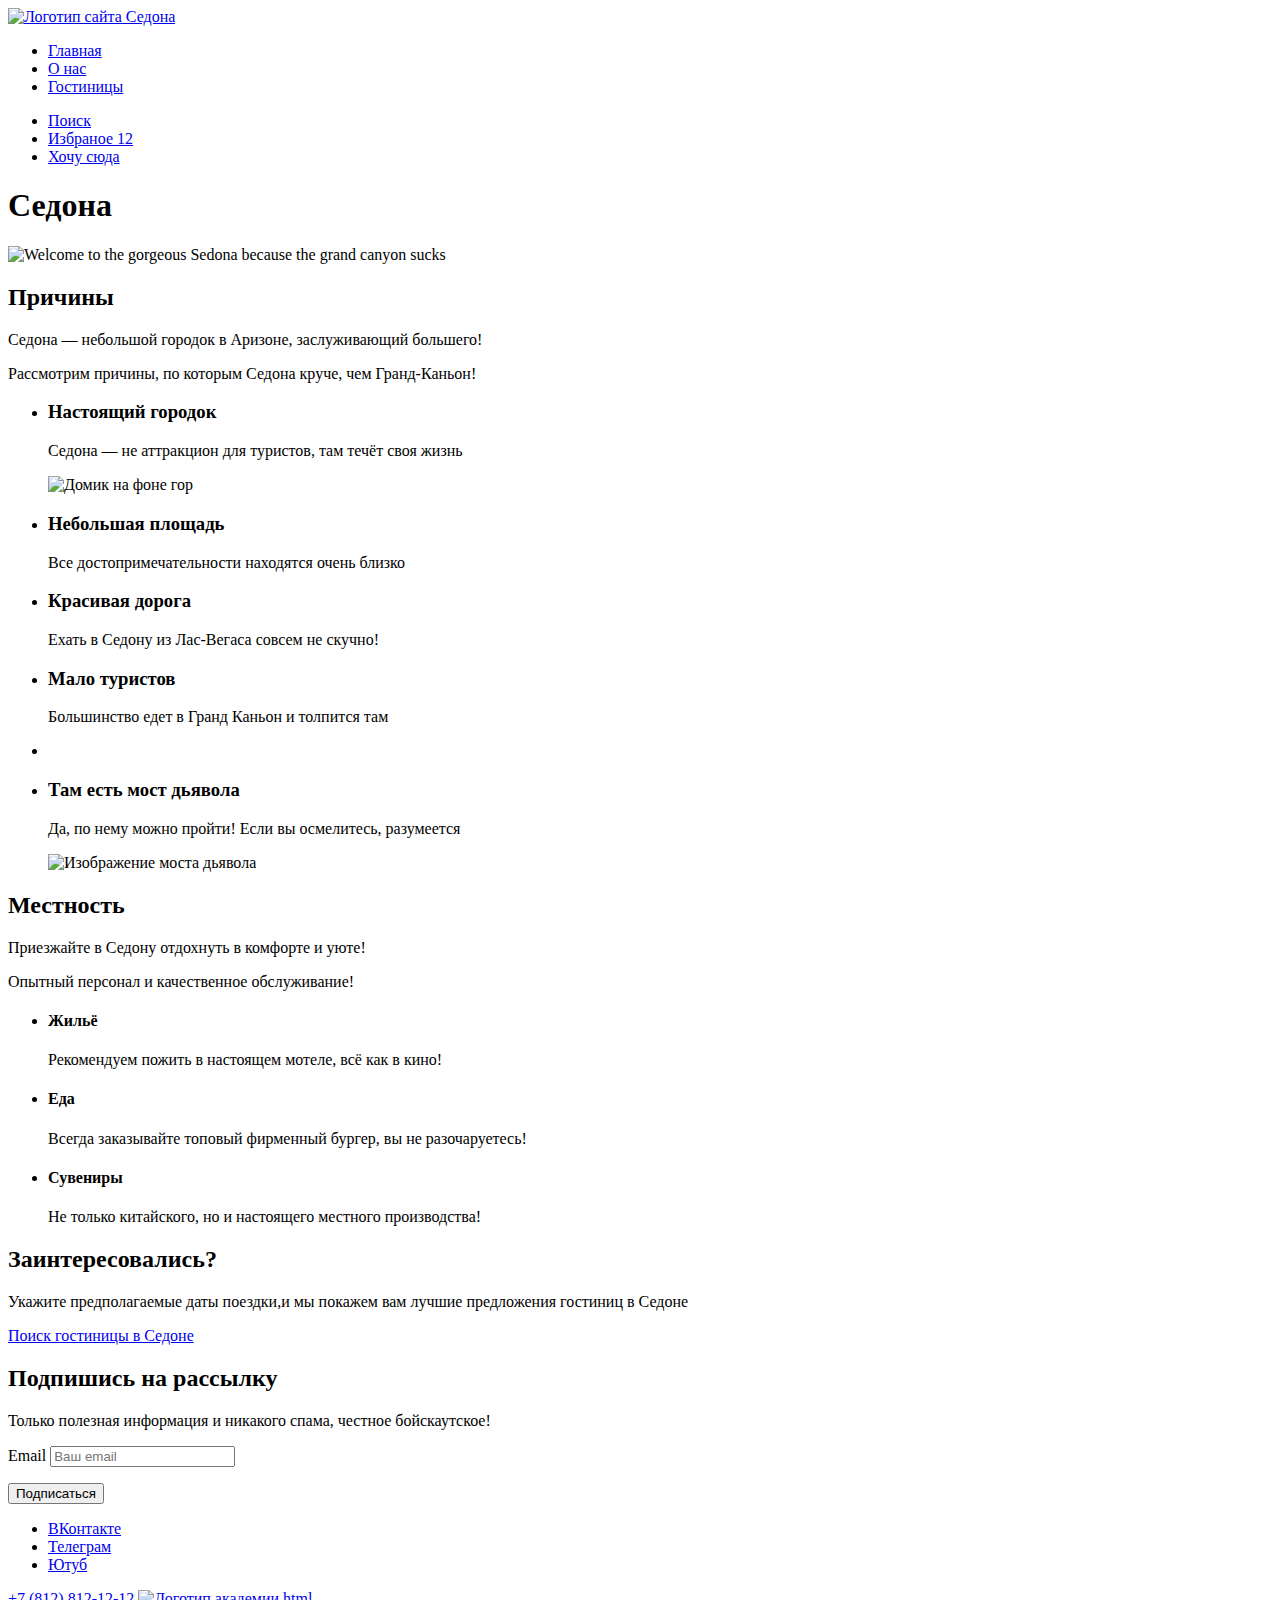
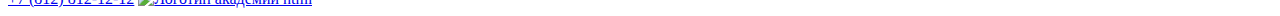
==== index.html @ 16653327 "добавление разметки страниц" ====
<!DOCTYPE html>
<html lang="ru">
  <head>
    <link rel="stylesheet" href="style.css">
  </head>
  <body>
    <header class="page-header">
      <nav class="navigation-list">
        <a class="navigation-logo" href="#">
            <img class="page-header-logo" src="#" alt="Логотип сайта Седона">
        </a>
     <ul class="navigation-list">
        <li class="navigation-item">
            <a class="navigation-link-current" href="#">Главная</a>
        </li>
        <li class="navigation-item">
            <a class="navigation-link" href="#">O нас</a>
        </li> <li class="navigation-item">
            <a class="navigation-link" href="catalog.html">Гостиницы</a>
        </li>
     </ul>
        <ul class="navigation-item">
            <li class="navigation-user-item">
            <a class="navigation-user-link navigetion-link-search" href="#"><span class="visually-hidden">Поиск</span></a>
            </li>
            <li class="navigation-user-item">
              <a class="navigation-user-link navigetion-link-favourite" href="#"><span class="visually-hidden">Избраное</span>
                <span class="notifications">12</span> </a>
            </li>
            <li>
                <a class="button" href="#">Хочу сюда</a>
              </li>
     </ul>
      </nav>
    </header>
    <main class="main-index">
      <h1 class="visually-hidden">Седона</h1>
      <img class="logo" src="#" alt="Welcome to the gorgeous Sedona because the grand canyon sucks">
      <section class="reasons">
        <h2 class="visually-hidden">Причины</h2>
        <p class="reasosns-title">Седона — небольшой городок в Аризоне,
          заслуживающий большего!</p>
          <p> Рассмотрим причины, по которым Седона круче, чем Гранд-Каньон!</p>
          <ul class="reason-list">
            <li class="reason-item">
              <h3 class="reason-title">Настоящий городок</h3>
              <p class="reason-description">Седона — не аттракцион для туристов, там течёт своя жизнь</p>
              <img class="reason-img" src="#" alt="Домик на фоне гор">
            </li>
            <li>
              <h3 class="reason-title">Небольшая площадь</h3>
              <p class="reason-description">Все достопримечательности находятся очень близко</p>
            </li>
            <li>
              <h3 class="reason-title">Красивая дорога</h3>
              <p class="reason-description">Ехать в Седону из Лас-Вегаса совсем не скучно!</p>
            </li>
            <li>
              <h3 class="reason-title">Мало туристов</h3>
              <p class="reason-description">Большинство едет в Гранд Каньон и толпится там</p>
            </li>
            <li>
              <li class="reason-item">
                <h3 class="reason-title">Там есть мост дьявола</h3>
                <p class="reason-description"> Да, по нему можно пройти! Если вы осмелитесь, разумеется </p>
                <img class="reason-img" src="#" alt="Изображение моста дьявола">
            </li>
          </ul>

      </section>
      <section class="locality">
        <h2 class="visually-hidden">Местность</h2>
        <p class="locality"> Приезжайте в Седону отдохнуть в комфорте и уюте!</p>
         <p>Опытный персонал и качественное обслуживание!</p>
          <ul class="locality-list">
            <li class="locality-item">
              <h4 class="locality-title">Жильё</h3>
              <p class="locality-description">Рекомендуем пожить в настоящем мотеле,
                всё как в кино!</p>

            </li>
            <li>
              <h4 class="locality-title">Еда</h3>
              <p class="locality-description">Всегда заказывайте
                топовый фирменный бургер, вы не разочаруетесь!</p>

            </li>
            <li>
             <h4 class="locality-title">Сувениры</h3>
              <p class="locality-description">Не только китайского,
                но и настоящего местного производства!</p>

              </li>
            </ul>
      </section>
      <section class="search">
        <h2 class="search-title">Заинтересовались?</h2>
        <p class="search-description">Укажите предполагаемые даты поездки,и мы покажем вам лучшие предложения гостиниц в Седоне</p>
        <a class="button" href="#">Поиск гостиницы в Седоне</a>
      </section>
      <section class="subscribe">
        <h2 class="subscribe-title">Подпишись на рассылку</h2>
        <p class="subscribe-description">Только полезная информация и никакого спама, честное бойскаутское!</p>
        <form class="subscribe-form" action="https://echo.htmlacademy.ru/" method="post"></form>
        <p class="subscribe-form-name">
        <label class="visualy-hidden" for="user-email">Email</label>
        <input type="text" id="user-email" name="user-email" placeholder="Ваш email">
      </p>
      <button class="button" type="submit">Подписаться</button>
      </section>
    </main>
    <footer class="footer-social">
     <ul class="footer-social-list">
      <li class="footer-social-item">
        <a class="button" href="#">
          <span class="visually-hidden">ВКонтакте</span>
        </a>
      </li>
      <li class="footer-social-item">
        <a class="button" href="#">
          <span class="visually-hidden">Телеграм</span>
        </a>
      </li>
      <li class="footer-social-item">
        <a class="button" href="#">
          <span class="visually-hidden">Ютуб</span>
        </a>
      </li>
    </ul>
    <a class="phone-mobile" href="tel:+78128121212">+7 (812) 812-12-12</a>
    <a class="copyright" href="https://htmlacademy.ru/">
      <img class="htmlacademy-logo" src="#" alt="Логотип академии html">
    </a>
      </footer>
  </body>
</html>
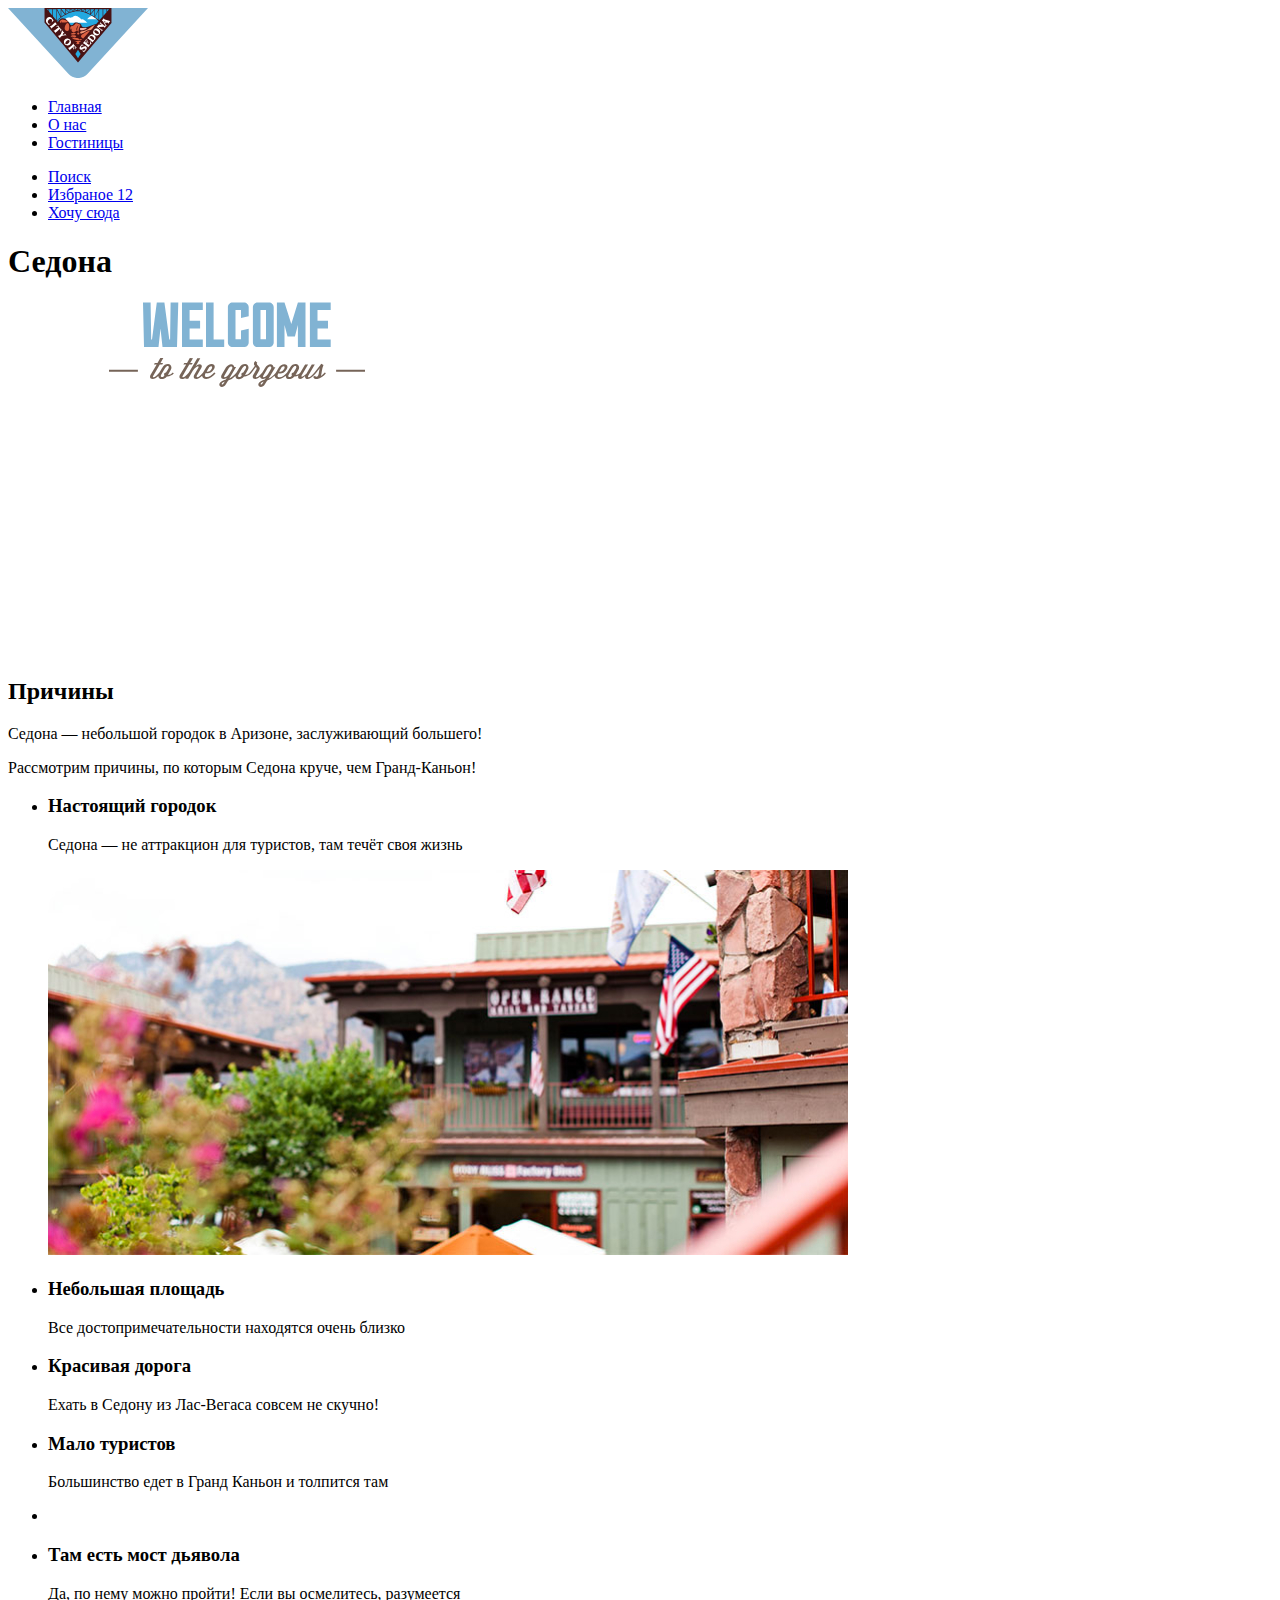
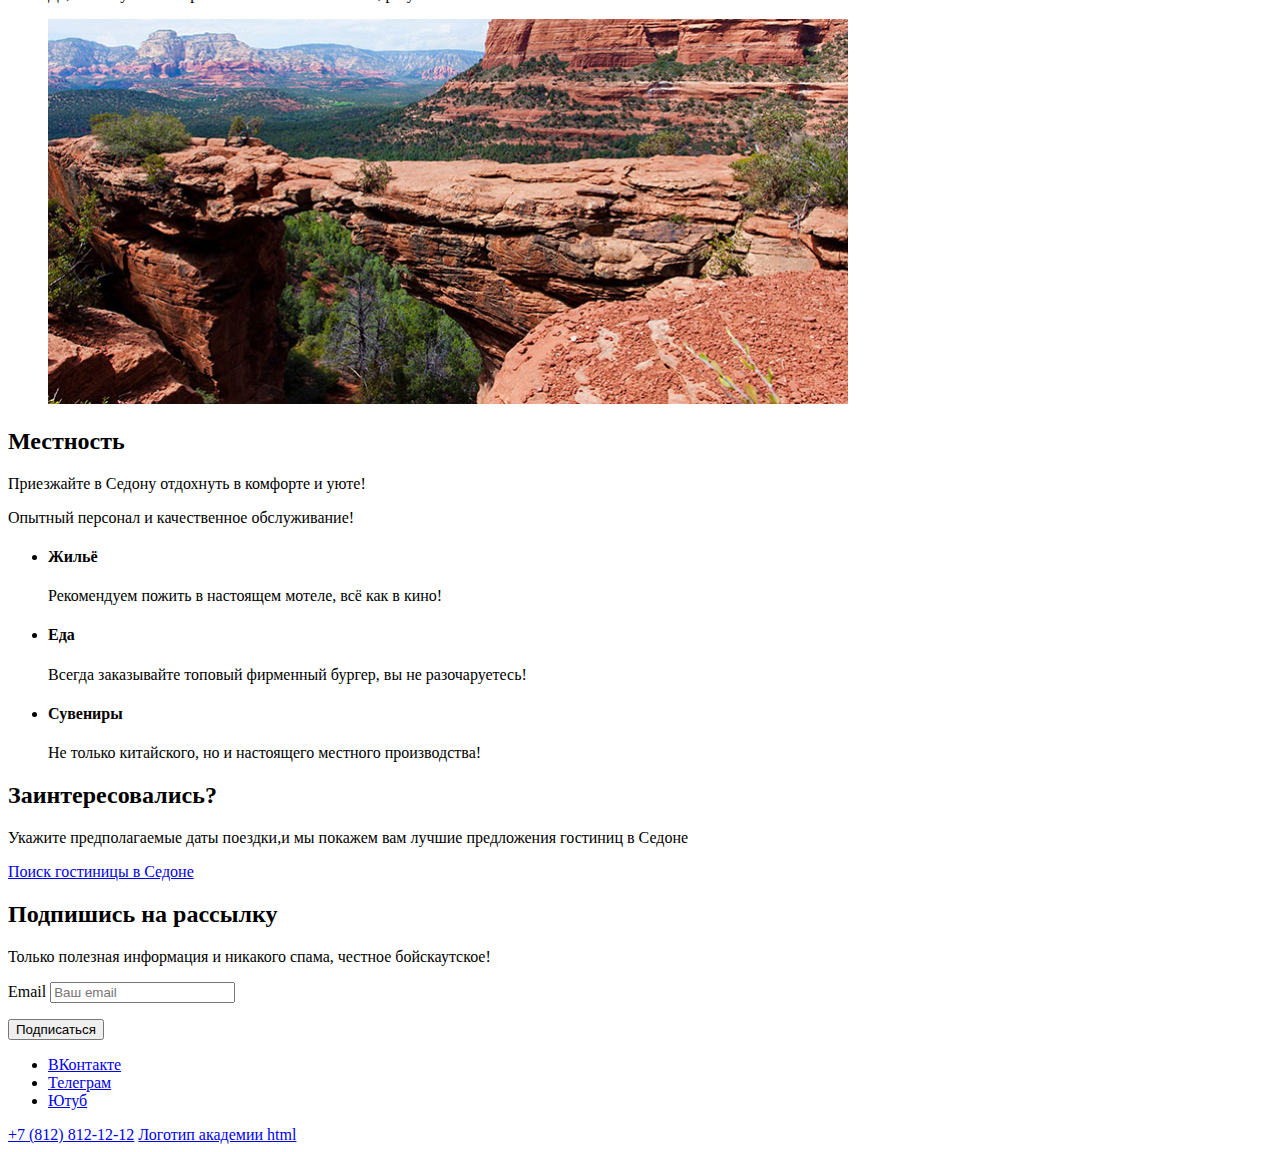
==== commit 8cc49c16: "добавление изображений" ====
--- a/index.html
+++ b/index.html
@@ -7,11 +7,11 @@
     <header class="page-header">
       <nav class="navigation-list">
         <a class="navigation-logo" href="#">
-            <img class="page-header-logo" src="#" alt="Логотип сайта Седона">
+            <img class="page-header-logo" src="images/logo.svg" width="140" height="70" alt="Логотип сайта Седона">
         </a>
      <ul class="navigation-list">
         <li class="navigation-item">
-            <a class="navigation-link-current" href="#">Главная</a>
+            <a class="navigation-link-current" aria-current="page" href="#">Главная</a>
         </li>
         <li class="navigation-item">
             <a class="navigation-link" href="#">O нас</a>
@@ -34,8 +34,10 @@
       </nav>
     </header>
     <main class="main-index">
+      <section class="main-monitor">
       <h1 class="visually-hidden">Седона</h1>
-      <img class="logo" src="#" alt="Welcome to the gorgeous Sedona because the grand canyon sucks">
+      <img class="logo" src="images/welcome-phrase.svg" width="458px" height="352px" alt="Welcome to the gorgeous Sedona because the grand canyon sucks">
+      </section>
       <section class="reasons">
         <h2 class="visually-hidden">Причины</h2>
         <p class="reasosns-title">Седона — небольшой городок в Аризоне,
@@ -45,7 +47,7 @@
             <li class="reason-item">
               <h3 class="reason-title">Настоящий городок</h3>
               <p class="reason-description">Седона — не аттракцион для туристов, там течёт своя жизнь</p>
-              <img class="reason-img" src="#" alt="Домик на фоне гор">
+              <img class="reason-img" src="images/main-photo-1.jpg" width="800px" height="385px"  alt="Домик на фоне гор">
             </li>
             <li>
               <h3 class="reason-title">Небольшая площадь</h3>
@@ -63,7 +65,7 @@
               <li class="reason-item">
                 <h3 class="reason-title">Там есть мост дьявола</h3>
                 <p class="reason-description"> Да, по нему можно пройти! Если вы осмелитесь, разумеется </p>
-                <img class="reason-img" src="#" alt="Изображение моста дьявола">
+                <img class="reason-img" src="images/main-photo-2.jpg" width="800px" height="385px" alt="Изображение моста дьявола">
             </li>
           </ul>
 
@@ -129,7 +131,7 @@
     </ul>
     <a class="phone-mobile" href="tel:+78128121212">+7 (812) 812-12-12</a>
     <a class="copyright" href="https://htmlacademy.ru/">
-      <img class="htmlacademy-logo" src="#" alt="Логотип академии html">
+      <span class="visually-hidden">Логотип академии html</span>
     </a>
       </footer>
   </body>
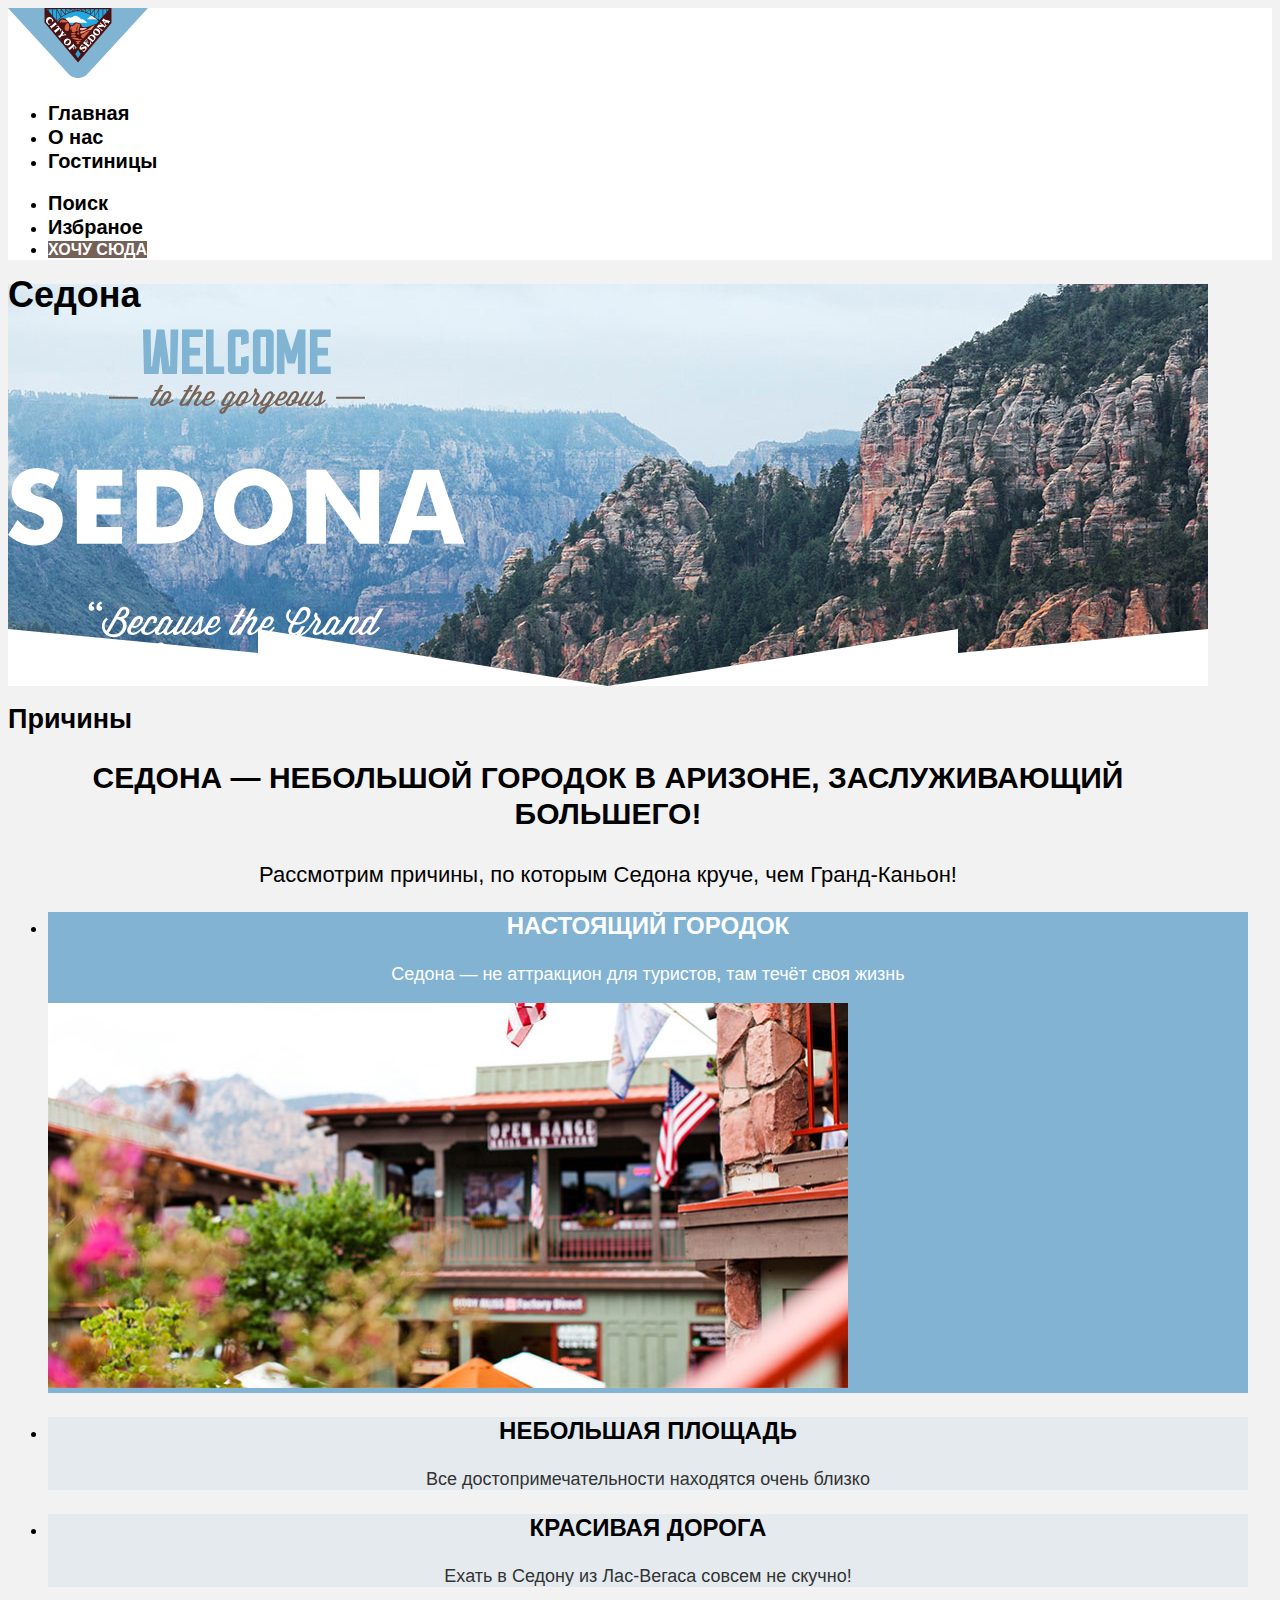
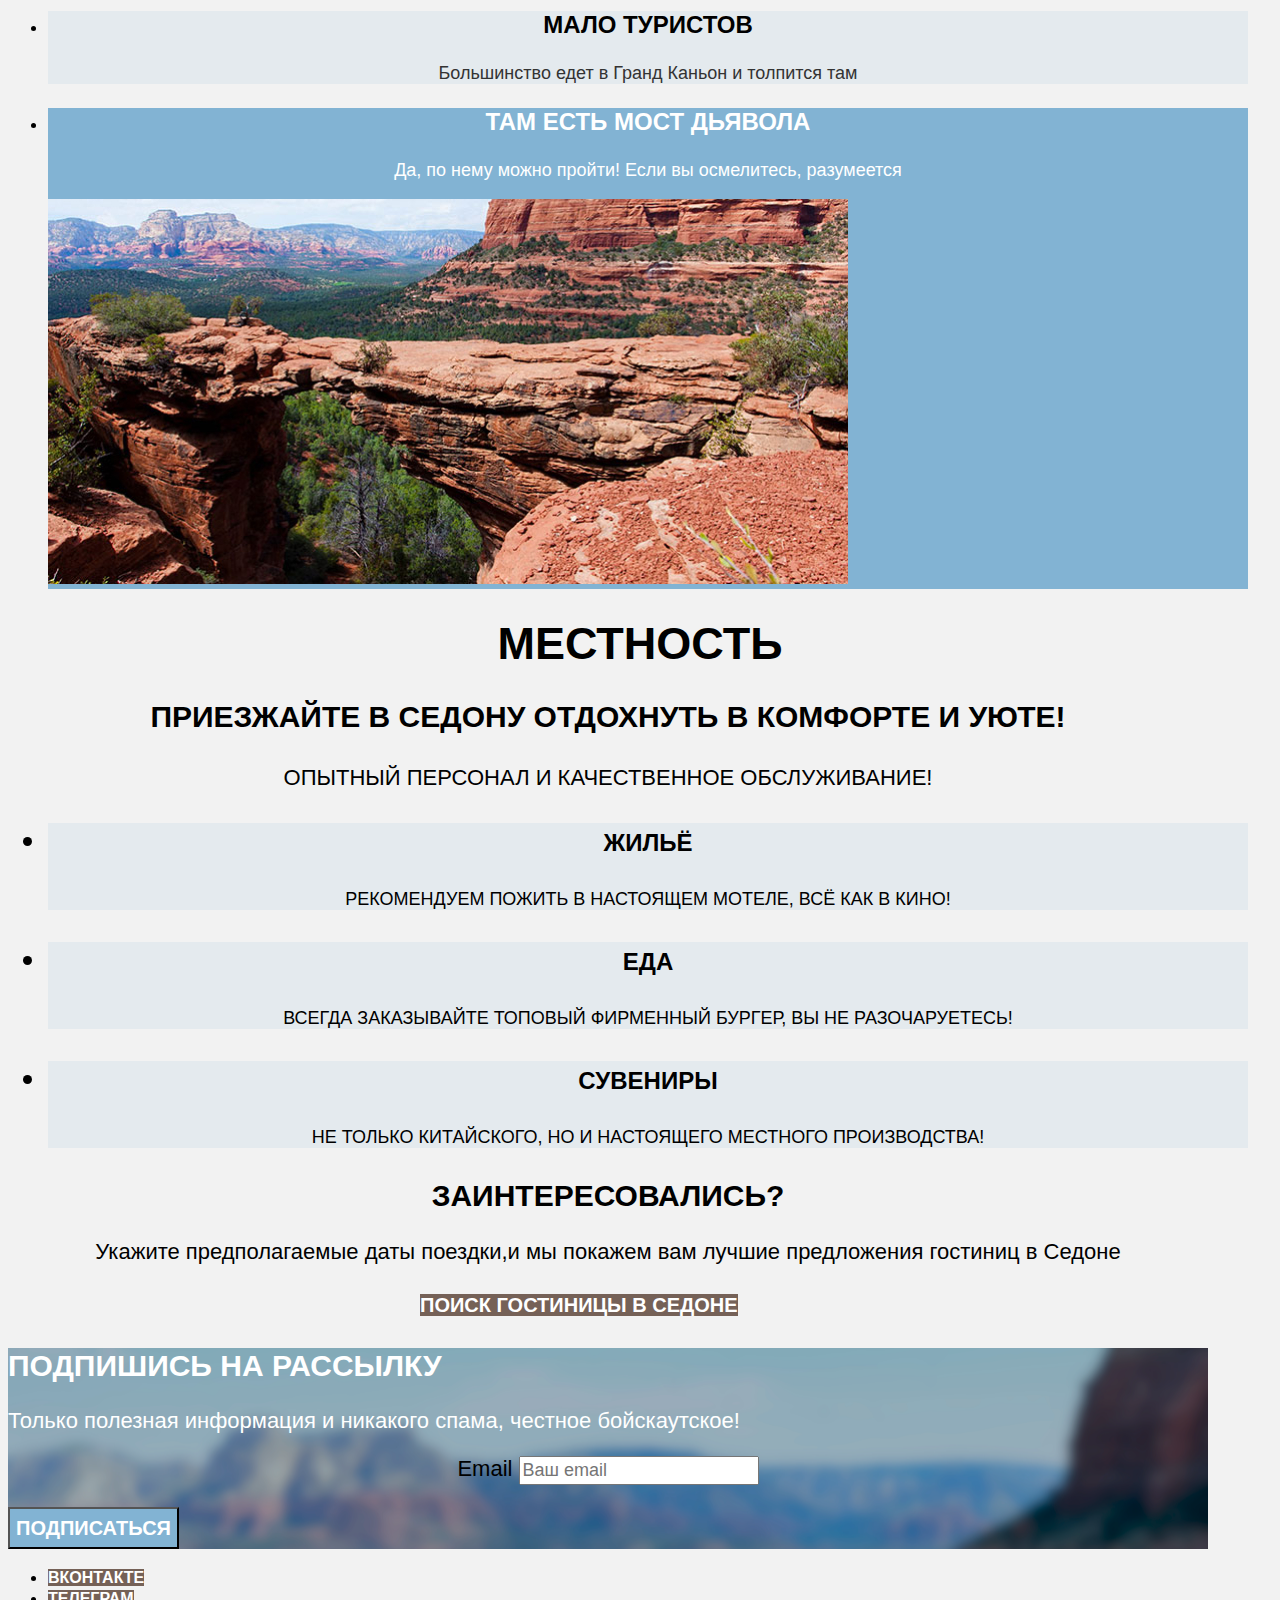
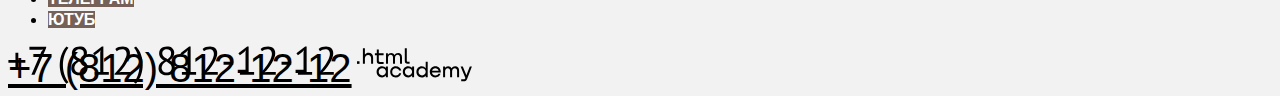
==== commit cf8697e7: "добавление базовой стилизации" ====
--- a/index.html
+++ b/index.html
@@ -1,13 +1,13 @@
 <!DOCTYPE html>
 <html lang="ru">
   <head>
-    <link rel="stylesheet" href="style.css">
+    <link rel="stylesheet" href="styles/styles.css">
   </head>
   <body>
     <header class="page-header">
       <nav class="navigation-list">
         <a class="navigation-logo" href="#">
-            <img class="page-header-logo" src="images/logo.svg" width="140" height="70" alt="Логотип сайта Седона">
+            <img class="page-header-logo" src="images/main-logo.svg" width="140" height="70" alt="Логотип сайта Седона">
         </a>
      <ul class="navigation-list">
         <li class="navigation-item">
@@ -25,10 +25,10 @@
             </li>
             <li class="navigation-user-item">
               <a class="navigation-user-link navigetion-link-favourite" href="#"><span class="visually-hidden">Избраное</span>
-                <span class="notifications">12</span> </a>
+                <span class="number-favorites">12</span> </a>
             </li>
             <li>
-                <a class="button" href="#">Хочу сюда</a>
+                <a class="header-button" href="#">Хочу сюда</a>
               </li>
      </ul>
       </nav>
@@ -40,31 +40,31 @@
       </section>
       <section class="reasons">
         <h2 class="visually-hidden">Причины</h2>
-        <p class="reasosns-title">Седона — небольшой городок в Аризоне,
+        <p class="reason-title">Седона — небольшой городок в Аризоне,
           заслуживающий большего!</p>
           <p> Рассмотрим причины, по которым Седона круче, чем Гранд-Каньон!</p>
           <ul class="reason-list">
-            <li class="reason-item">
-              <h3 class="reason-title">Настоящий городок</h3>
-              <p class="reason-description">Седона — не аттракцион для туристов, там течёт своя жизнь</p>
+            <li class="reason-item-accent">
+              <h3 class="reason-subtitle reason-accent">Настоящий городок</h3>
+              <p class="reason-description description-accent">Седона — не аттракцион для туристов, там течёт своя жизнь</p>
               <img class="reason-img" src="images/main-photo-1.jpg" width="800px" height="385px"  alt="Домик на фоне гор">
             </li>
-            <li>
-              <h3 class="reason-title">Небольшая площадь</h3>
+            <li class="reason-item">
+              <h3 class="reason-subtitle">Небольшая площадь</h3>
               <p class="reason-description">Все достопримечательности находятся очень близко</p>
             </li>
-            <li>
-              <h3 class="reason-title">Красивая дорога</h3>
+            <li class="reason-item">
+              <h3 class="reason-subtitle">Красивая дорога</h3>
               <p class="reason-description">Ехать в Седону из Лас-Вегаса совсем не скучно!</p>
             </li>
-            <li>
-              <h3 class="reason-title">Мало туристов</h3>
+            <li class="reason-item">
+              <h3 class="reason-subtitle">Мало туристов</h3>
               <p class="reason-description">Большинство едет в Гранд Каньон и толпится там</p>
             </li>
-            <li>
-              <li class="reason-item">
-                <h3 class="reason-title">Там есть мост дьявола</h3>
-                <p class="reason-description"> Да, по нему можно пройти! Если вы осмелитесь, разумеется </p>
+
+              <li class="reason-item-accent">
+                <h3 class="reason-subtitle reason-accent">Там есть мост дьявола</h3>
+                <p class="reason-description description-accent"> Да, по нему можно пройти! Если вы осмелитесь, разумеется </p>
                 <img class="reason-img" src="images/main-photo-2.jpg" width="800px" height="385px" alt="Изображение моста дьявола">
             </li>
           </ul>
@@ -81,13 +81,13 @@
                 всё как в кино!</p>
 
             </li>
-            <li>
+            <li class="locality-item">
               <h4 class="locality-title">Еда</h3>
               <p class="locality-description">Всегда заказывайте
                 топовый фирменный бургер, вы не разочаруетесь!</p>
 
             </li>
-            <li>
+            <li class="locality-item">
              <h4 class="locality-title">Сувениры</h3>
               <p class="locality-description">Не только китайского,
                 но и настоящего местного производства!</p>
@@ -98,18 +98,19 @@
       <section class="search">
         <h2 class="search-title">Заинтересовались?</h2>
         <p class="search-description">Укажите предполагаемые даты поездки,и мы покажем вам лучшие предложения гостиниц в Седоне</p>
-        <a class="button" href="#">Поиск гостиницы в Седоне</a>
+        <a class="search-button" href="#">Поиск гостиницы в Седоне</a>
       </section>
       <section class="subscribe">
         <h2 class="subscribe-title">Подпишись на рассылку</h2>
         <p class="subscribe-description">Только полезная информация и никакого спама, честное бойскаутское!</p>
-        <form class="subscribe-form" action="https://echo.htmlacademy.ru/" method="post"></form>
+        <form class="subscribe-form" action="https://echo.htmlacademy.ru/" method="post">
         <p class="subscribe-form-name">
         <label class="visualy-hidden" for="user-email">Email</label>
-        <input type="text" id="user-email" name="user-email" placeholder="Ваш email">
+        <input class="field" type="text" id="user-email" name="user-email" placeholder="Ваш email">
       </p>
-      <button class="button" type="submit">Подписаться</button>
-      </section>
+      <button class="subscribe-button" type="submit">Подписаться</button>
+    </form>
+    </section>
     </main>
     <footer class="footer-social">
      <ul class="footer-social-list">
@@ -131,7 +132,7 @@
     </ul>
     <a class="phone-mobile" href="tel:+78128121212">+7 (812) 812-12-12</a>
     <a class="copyright" href="https://htmlacademy.ru/">
-      <span class="visually-hidden">Логотип академии html</span>
+      <img src="images/logo.svg" alt="Логотип HTML Academy">
     </a>
       </footer>
   </body>
--- a/styles/styles.css
+++ b/styles/styles.css
@@ -0,0 +1,370 @@
+body{
+    font-family:"PT Sans", sans-serif;
+    font-size: 18px;
+    line-height: 21px;
+    color:black;
+    background-color: #F2F2F2;
+}
+
+ .page-header {
+    color:#000000;
+    background-color: #FFFFFF;
+
+ }
+
+ .navigation-link{
+    font-family: "PT sans", sans-serif;
+    line-height: 24px;
+    font-size: 20px;
+    font-weight: 700;
+    color:inherit;
+    text-align: center;
+    text-decoration: none;
+ }
+ .navigation-link-current {
+    font-family: "PT sans", sans-serif;
+    line-height: 24px;
+    font-size: 20px;
+    font-weight: 700;
+    color:inherit;
+    text-align: center;
+    text-decoration: none;
+ }
+ .navigation-user-link {
+    line-height: 24px;
+    font-size: 20px;
+    font-weight: 700;
+    color:inherit;
+    text-decoration: none;
+ }
+ .number-favorites{
+    line-height: 24px;
+    font-size: 20px;
+    color:#FFFFFF;
+ }
+ .header-button{
+    line-height: 20px;
+    font-size: 16px;
+    font-weight: 700;
+    text-align: center;
+    text-decoration: none;
+    background: #756157;
+    color: #FFFFFF;
+    text-transform: uppercase
+ }
+
+.main-monitor {
+background-image:url("../images/divider.svg"),  url("../images/index-background.jpg");
+background-size:100% auto, 1200px 485px;
+background-repeat:no-repeat;
+background-position: left bottom, left top;
+background-color:blueviolet;
+width: 1200px;
+}
+
+.reason-title {
+    font-size: 30px;
+    line-height:36px;
+    text-align: center;
+    color: #000000;
+    font-weight: 700;
+    text-transform: uppercase;
+    width: 1200px;
+}
+p {
+    font-size: 22px;
+    font-weight: 400;
+    line-height: 26px;
+    text-align: center;
+    width: 1200px;
+}
+.reason-item-accent{
+    background: #82b3d3;
+    width: 1200px;
+}
+.reason-item {
+    width: 1200px;
+    background-color: #83b3d31f;
+}
+.reason-subtitle {
+    font-size: 24px;
+    font-weight: 700;
+    line-height: 28px;
+    text-align: center;
+    text-transform: uppercase;
+    color: #000000;
+    width: 1200px;
+
+}
+ .reason-accent  {
+    color: #ffffff;
+}
+
+.reason-description{
+    font-size: 18px;
+    font-weight: 400;
+    line-height: 21px;
+    color: #333333;
+    width: 1200px;
+}
+.description-accent {
+    color: #ffffff;
+}
+
+
+.locality{
+    font-size: 30px;
+    font-weight: 700;
+    line-height: 36px;
+    text-align: center;
+    text-transform: uppercase;
+}
+p {
+    font-size: 22px;
+    font-weight: 400;
+    line-height: 26px;
+    text-align: center;
+}
+
+.locality-title {
+    font-size: 24px;
+    font-weight: 700;
+    line-height: 28px;
+    text-align: center;
+    text-transform: uppercase;
+}
+.locality-description {
+    font-size: 18px;
+    font-weight: 400;
+    line-height: 21px;
+    text-align: center;
+}
+.locality-item {
+    width: 1200px;
+    background-color: #83b3d31f;
+}
+.search-title{
+    font-size: 30px;
+    font-weight: 700;
+    line-height: 36px;
+    text-align: center;
+    text-transform: uppercase;
+    width: 1200px;
+}
+.search-description {
+    font-size: 22px;
+    font-weight: 400;
+    line-height: 26px;
+    text-align: center;
+    width: 1200px;
+
+}
+
+.search-button{
+     font-size: 20px;
+    font-weight: 700;
+    line-height: 36px;
+    text-align: center;
+    text-transform: uppercase;
+    color: #ffffff;
+    background-color: #756157;
+    text-decoration: none;
+    margin-left: 412px;
+    width: 1200px;
+}
+.subscribe {
+    background-image: url("../images/subscribe-background.png");
+    background-color: #000000;
+    background-repeat: no-repeat;
+    background-size: cover;
+    width: 1200px;
+}
+.subscribe-title {
+    font-size: 30px;
+    font-weight: 700;
+    line-height: 36px;
+    color: #ffffff;
+    text-transform: uppercase;
+}
+
+.subscribe-description {
+    font-size: 22px;
+    font-weight: 400;
+    line-height: 26px;
+    color: #ffffff;
+    text-align: left;
+}
+.field {
+    font-size: 18px;
+    font-weight: 400;
+    line-height: 23px;
+    text-align: left;
+    color:#ffffff
+}
+.subscribe-button {
+    font-size: 20px;
+    font-weight: 700;
+    line-height: 36px;
+    text-align: center;
+    color: #ffffff;
+    text-transform: uppercase;
+    background: #82b3d3;
+}
+.phone-mobile{
+    background-image: url("../images/+7 (812) 812-12-12.svg");
+    background-repeat: no-repeat;
+    font-size: 40px;
+    font-weight: 400;
+    line-height: 40px;
+    text-align: center;
+    color: #000000;
+}
+.button{
+    line-height: 20px;
+    font-size: 16px;
+    font-weight: 700;
+    text-align: center;
+    text-decoration: none;
+    background: #756157;
+    color: #FFFFFF;
+    text-transform: uppercase
+ }
+
+.all-filters {
+    background-image:url("../images/filter.png");
+background-repeat:no-repeat;
+background-color:#000000;
+width: 1200px;
+color:#FFFFFF;
+ }
+ .inner-menu-link{
+    color: #FFFFFF;
+    text-decoration: none;
+ }
+ .select-control{
+    font-weight: 400 ;
+    color:#333333;
+    background-color: #FFFFFF;
+ }
+ .catalog-filter-submit{
+    font-size: 16px;
+    font-weight: 700;
+    line-height: 20px;
+    text-align: center;
+    text-transform: uppercase;
+    color: #ffffff;
+    background: #82b3d3;
+ }
+ .catalog-filter-reset {
+    font-size: 16px;
+    font-weight: 700;
+    line-height: 20px;
+    text-align: center;
+    text-transform: uppercase;
+    color: #ffffff;
+    background: transparent;
+ }
+.catalog-products-title{
+    font-size: 30px;
+    font-weight: 700;
+    line-height: 36px;
+    text-align: left;
+    text-transform: uppercase;
+}
+.select-control {
+    font-size: 18px;
+    font-weight: 400;
+    line-height: 21px;
+    text-align: left;
+}
+.product-type {
+    font-size: 18px;
+    font-weight: 400;
+    line-height: 21px;
+    text-align: left;
+}
+.product-price{
+        font-size: 18px;
+        font-weight: 400;
+        line-height: 21px;
+        text-align: left;
+}
+.product-rating  {
+    font-size: 16px;
+    font-weight: 400;
+    line-height: 20px;
+    text-align: center;
+    padding-top: 9px;
+    text-transform: uppercase;
+    color: #333333;
+    width: 140px;
+    height: 37px;
+    border-radius: 4px;
+    background: #f2f2f2;
+}
+
+.product-button{
+    font-size: 16px;
+    font-weight: 700;
+    line-height: 20px;
+    text-align: center;
+    text-transform: uppercase;
+    color: #ffffff;
+    text-decoration: none;
+    border-radius: 4px;
+    background: #756157;
+}
+.add-to-favourites{
+    font-size: 16px;
+    font-weight: 700;
+    line-height: 20px;
+    text-align: center;
+    text-transform: uppercase;
+    color: #ffffff;
+    text-decoration: none;
+    border-radius: 4px;
+    background: #82b3d3;
+}
+.added-to-favourites{
+    font-size: 16px;
+    font-weight: 700;
+    line-height: 20px;
+    text-align: center;
+    text-transform: uppercase;
+    color: #ffffff;
+    text-decoration: none;
+    border-radius: 4px;
+    background: #7DB54F;
+}
+.pagination-link-current{
+    font-size: 20px;
+    font-weight: 700;
+    line-height: 36px;
+    color: #000000;
+    text-decoration: none;
+}
+.pagination-link{
+    font-size: 20px;
+    font-weight: 700;
+    line-height: 36px;
+    color: #ffffff;
+    background: #82b3d3;
+    text-decoration: none;
+}
+@font-face {
+    font-family: "PT Sans";
+    font-style: normal;
+    font-weight: 700;
+    src: url(../fonts/pt-sans-bold.woff2) format("woff2");
+    font-display: swap;
+}
+@font-face {
+    font-family: "PT Sans";
+    font-style: normal;
+    font-weight: 400;
+    src: url(../fonts/pt-sans-regular.woff2) format("woff2");
+    font-display: swap;
+    text-decoration: none;
+    color: #000000;
+
+}
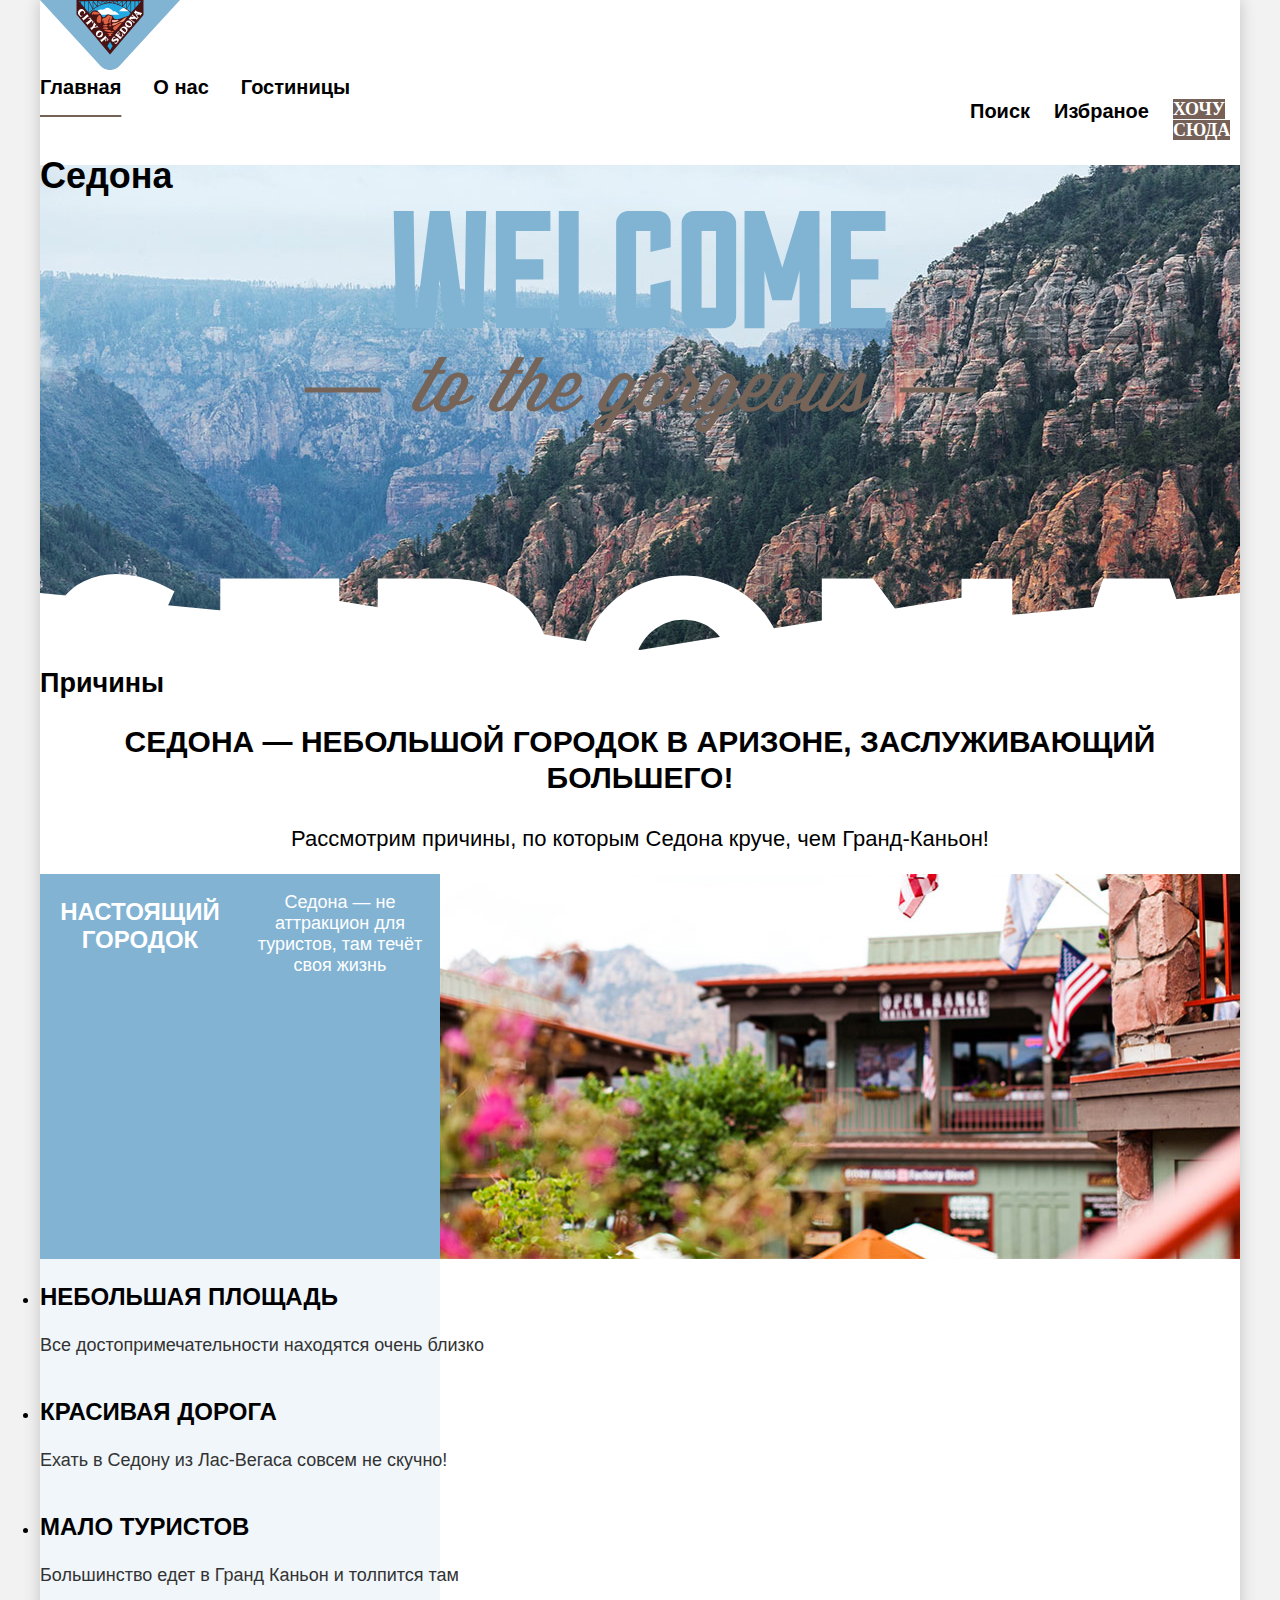
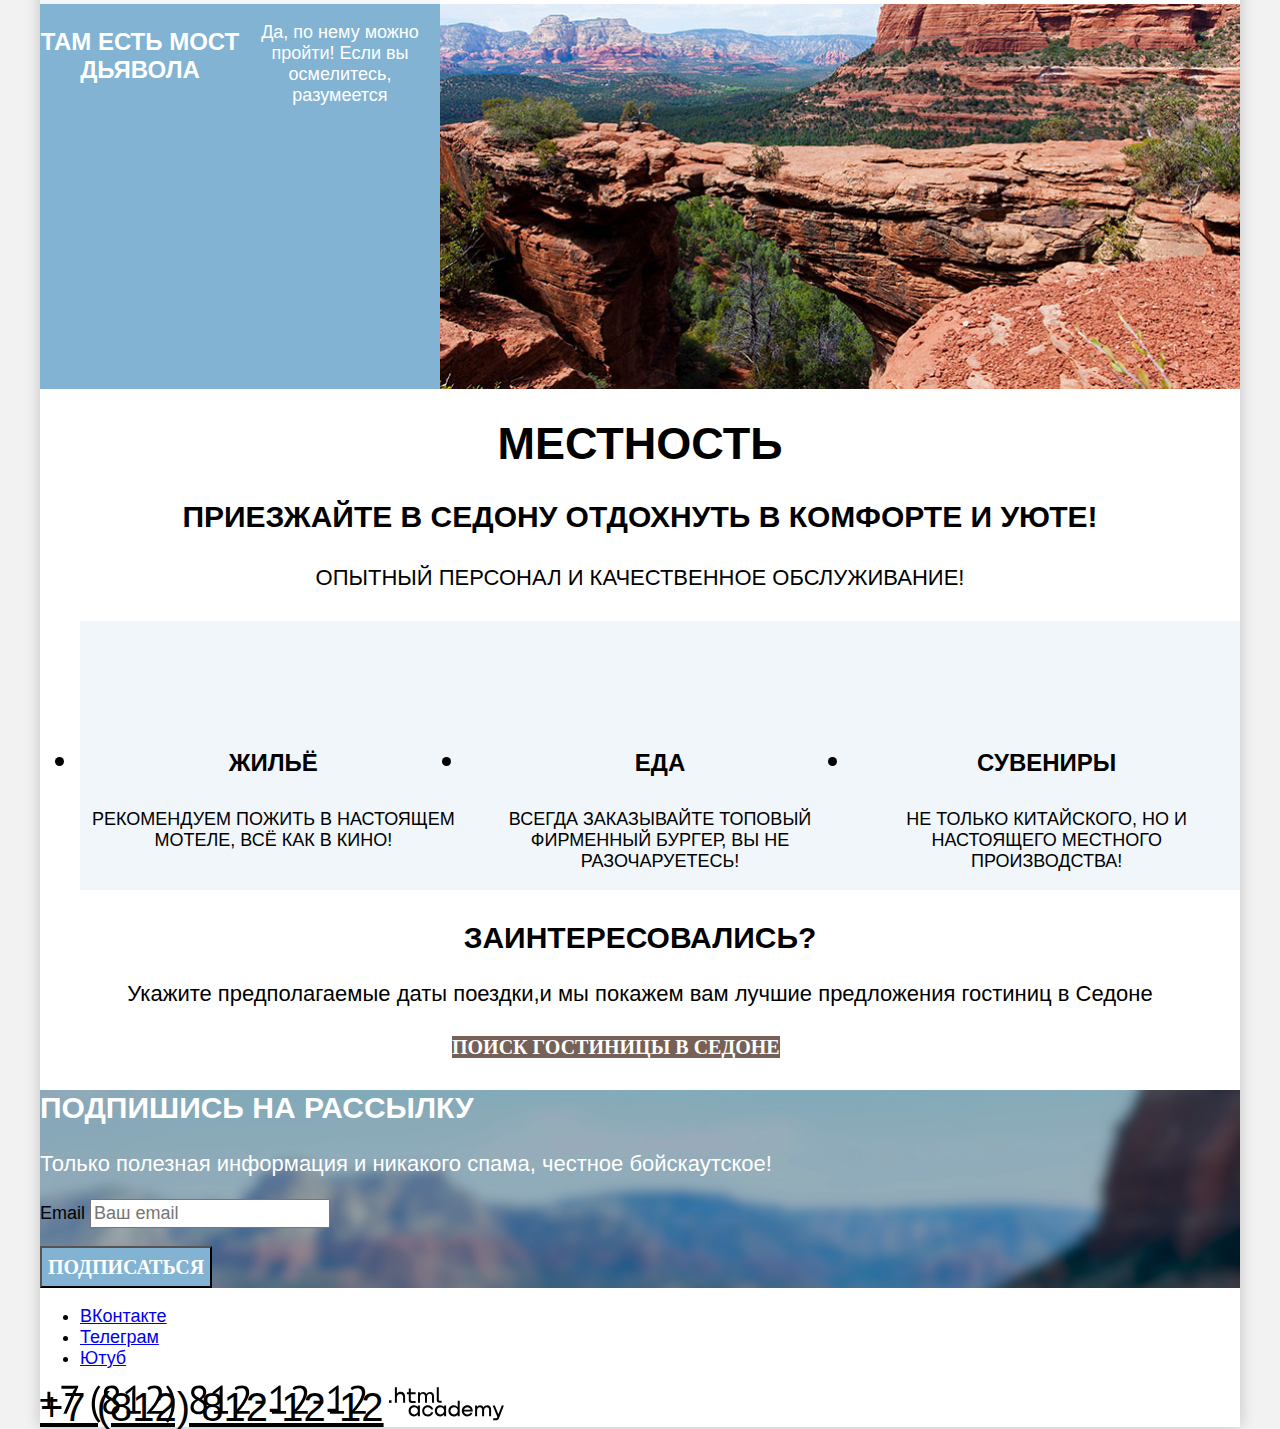
==== commit 2ee4801a: "Add files via upload" ====
--- a/index.html
+++ b/index.html
@@ -4,8 +4,9 @@
     <link rel="stylesheet" href="styles/styles.css">
   </head>
   <body>
+    <div class="conteiner">
     <header class="page-header">
-      <nav class="navigation-list">
+      <nav class="header-navigation">
         <a class="navigation-logo" href="#">
             <img class="page-header-logo" src="images/main-logo.svg" width="140" height="70" alt="Логотип сайта Седона">
         </a>
@@ -19,7 +20,7 @@
             <a class="navigation-link" href="catalog.html">Гостиницы</a>
         </li>
      </ul>
-        <ul class="navigation-item">
+        <ul class="navigation-user">
             <li class="navigation-user-item">
             <a class="navigation-user-link navigetion-link-search" href="#"><span class="visually-hidden">Поиск</span></a>
             </li>
@@ -33,7 +34,7 @@
      </ul>
       </nav>
     </header>
-    <main class="main-index">
+    <main class="main-conteiner main-index">
       <section class="main-monitor">
       <h1 class="visually-hidden">Седона</h1>
       <img class="logo" src="images/welcome-phrase.svg" width="458px" height="352px" alt="Welcome to the gorgeous Sedona because the grand canyon sucks">
@@ -42,7 +43,7 @@
         <h2 class="visually-hidden">Причины</h2>
         <p class="reason-title">Седона — небольшой городок в Аризоне,
           заслуживающий большего!</p>
-          <p> Рассмотрим причины, по которым Седона круче, чем Гранд-Каньон!</p>
+          <p class="content"> Рассмотрим причины, по которым Седона круче, чем Гранд-Каньон!</p>
           <ul class="reason-list">
             <li class="reason-item-accent">
               <h3 class="reason-subtitle reason-accent">Настоящий городок</h3>
@@ -62,6 +63,7 @@
               <p class="reason-description">Большинство едет в Гранд Каньон и толпится там</p>
             </li>
 
+
               <li class="reason-item-accent">
                 <h3 class="reason-subtitle reason-accent">Там есть мост дьявола</h3>
                 <p class="reason-description description-accent"> Да, по нему можно пройти! Если вы осмелитесь, разумеется </p>
@@ -73,7 +75,7 @@
       <section class="locality">
         <h2 class="visually-hidden">Местность</h2>
         <p class="locality"> Приезжайте в Седону отдохнуть в комфорте и уюте!</p>
-         <p>Опытный персонал и качественное обслуживание!</p>
+         <p class="content">Опытный персонал и качественное обслуживание!</p>
           <ul class="locality-list">
             <li class="locality-item">
               <h4 class="locality-title">Жильё</h3>
--- a/styles/styles.css
+++ b/styles/styles.css
@@ -1,16 +1,58 @@
+html{
+    height:100%;
+
+
+}
+.conteiner {
+    display:flex;
+    flex-direction: column;
+    flex-grow:1;
+    margin:0 auto;
+    width:1200px;
+    background-color: #FFFFFF;
+    box-shadow: 0 0 15px 0 rgba(0, 0, 0, 0.2);
+}
 body{
+    margin:0;
+    padding: 0;
+    display:flex;
+    flex-direction: column;
+    min-height: 100%;
     font-family:"PT Sans", sans-serif;
     font-size: 18px;
     line-height: 21px;
     color:black;
     background-color: #F2F2F2;
 }
-
+.main-conteiner{
+    flex-grow: 1;
+}
+.main-index{
+    margin-top:-6px;
+}
  .page-header {
     color:#000000;
     background-color: #FFFFFF;
-
- }
+    width: 1200px;
+
+ }
+ .page-header-logo {
+    align-self: flex-start;
+    width: 140px;
+    margin-right: 44px;
+}
+ .navigation-list {
+        display: flex;
+        flex-wrap: wrap;
+        gap: 32px;
+        margin: 0;
+        padding: 0;
+        margin-right: auto;
+        list-style: none;
+        width: 450px;
+    }
+
+
 
  .navigation-link{
     font-family: "PT sans", sans-serif;
@@ -22,13 +64,27 @@
     text-decoration: none;
  }
  .navigation-link-current {
+        text-decoration: underline;
+        text-decoration-color: #756257;
+        text-decoration-thickness: 2px;
+        text-underline-offset: 16px;
+        text-underline-position: under;
     font-family: "PT sans", sans-serif;
     line-height: 24px;
     font-size: 20px;
     font-weight: 700;
     color:inherit;
     text-align: center;
-    text-decoration: none;
+
+ }
+ .navigation-user {
+    display: flex;
+    gap: 24px;
+    margin: 0;
+    padding: 0;
+    max-width: 270px;
+    margin-left: auto;
+    list-style: none;
  }
  .navigation-user-link {
     line-height: 24px;
@@ -42,15 +98,20 @@
     font-size: 20px;
     color:#FFFFFF;
  }
+ .logo {
+    width: 100%;
+    height: auto;
+    vertical-align: middle;
+ }
  .header-button{
-    line-height: 20px;
-    font-size: 16px;
+    font-family: "PT Sans , sans-serif";
+    text-transform: uppercase;
+    color: #FFFFFF;
+    background-color: #756157;
     font-weight: 700;
     text-align: center;
     text-decoration: none;
     background: #756157;
-    color: #FFFFFF;
-    text-transform: uppercase
  }
 
 .main-monitor {
@@ -60,6 +121,7 @@
 background-position: left bottom, left top;
 background-color:blueviolet;
 width: 1200px;
+height: 485px;
 }
 
 .reason-title {
@@ -71,7 +133,7 @@
     text-transform: uppercase;
     width: 1200px;
 }
-p {
+.content {
     font-size: 22px;
     font-weight: 400;
     line-height: 26px;
@@ -79,18 +141,30 @@
     width: 1200px;
 }
 .reason-item-accent{
+    display: flex;
+    margin: 0;
+    padding: 0;
+    text-align: center;
     background: #82b3d3;
     width: 1200px;
 }
+.reason-list{
+    display: flex;
+    flex-direction: column;
+    margin: 0;
+    padding: 0;
+
+}
+
 .reason-item {
-    width: 1200px;
+    width: 400px;
     background-color: #83b3d31f;
 }
 .reason-subtitle {
     font-size: 24px;
     font-weight: 700;
     line-height: 28px;
-    text-align: center;
+
     text-transform: uppercase;
     color: #000000;
     width: 1200px;
@@ -119,18 +193,16 @@
     text-align: center;
     text-transform: uppercase;
 }
-p {
-    font-size: 22px;
-    font-weight: 400;
-    line-height: 26px;
-    text-align: center;
-}
-
+.locality-list {
+    display: flex;
+  flex-direction: row;
+}
 .locality-title {
     font-size: 24px;
     font-weight: 700;
     line-height: 28px;
     text-align: center;
+    padding-top: 96px;
     text-transform: uppercase;
 }
 .locality-description {
@@ -161,6 +233,7 @@
 }
 
 .search-button{
+    font-family: "PT Sans , sans-serif";
      font-size: 20px;
     font-weight: 700;
     line-height: 36px;
@@ -202,6 +275,7 @@
     color:#ffffff
 }
 .subscribe-button {
+    font-family: "PT Sans , sans-serif";
     font-size: 20px;
     font-weight: 700;
     line-height: 36px;
@@ -219,17 +293,6 @@
     text-align: center;
     color: #000000;
 }
-.button{
-    line-height: 20px;
-    font-size: 16px;
-    font-weight: 700;
-    text-align: center;
-    text-decoration: none;
-    background: #756157;
-    color: #FFFFFF;
-    text-transform: uppercase
- }
-
 .all-filters {
     background-image:url("../images/filter.png");
 background-repeat:no-repeat;
@@ -351,6 +414,12 @@
     background: #82b3d3;
     text-decoration: none;
 }
+.footer {
+    display: flex;
+margin: 70px;
+width: 1060px;
+justify-content:space-between;
+}
 @font-face {
     font-family: "PT Sans";
     font-style: normal;
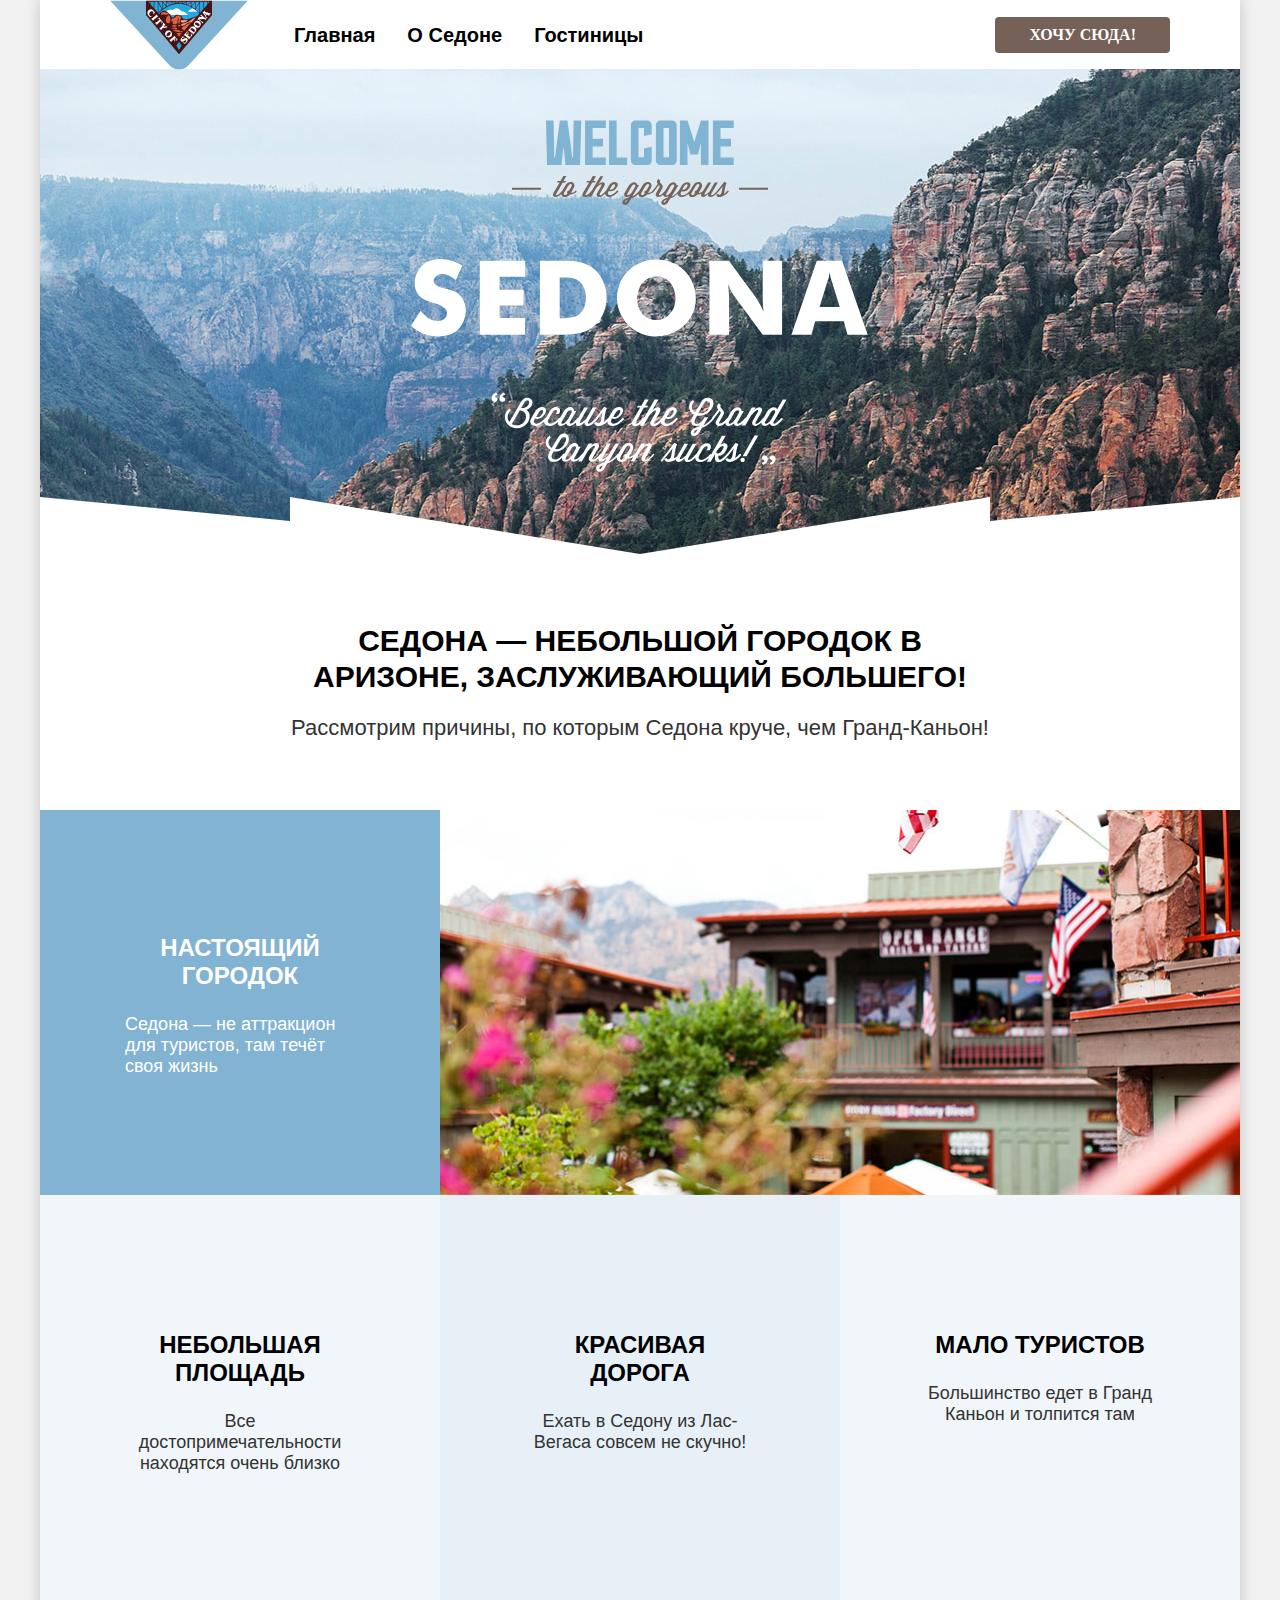
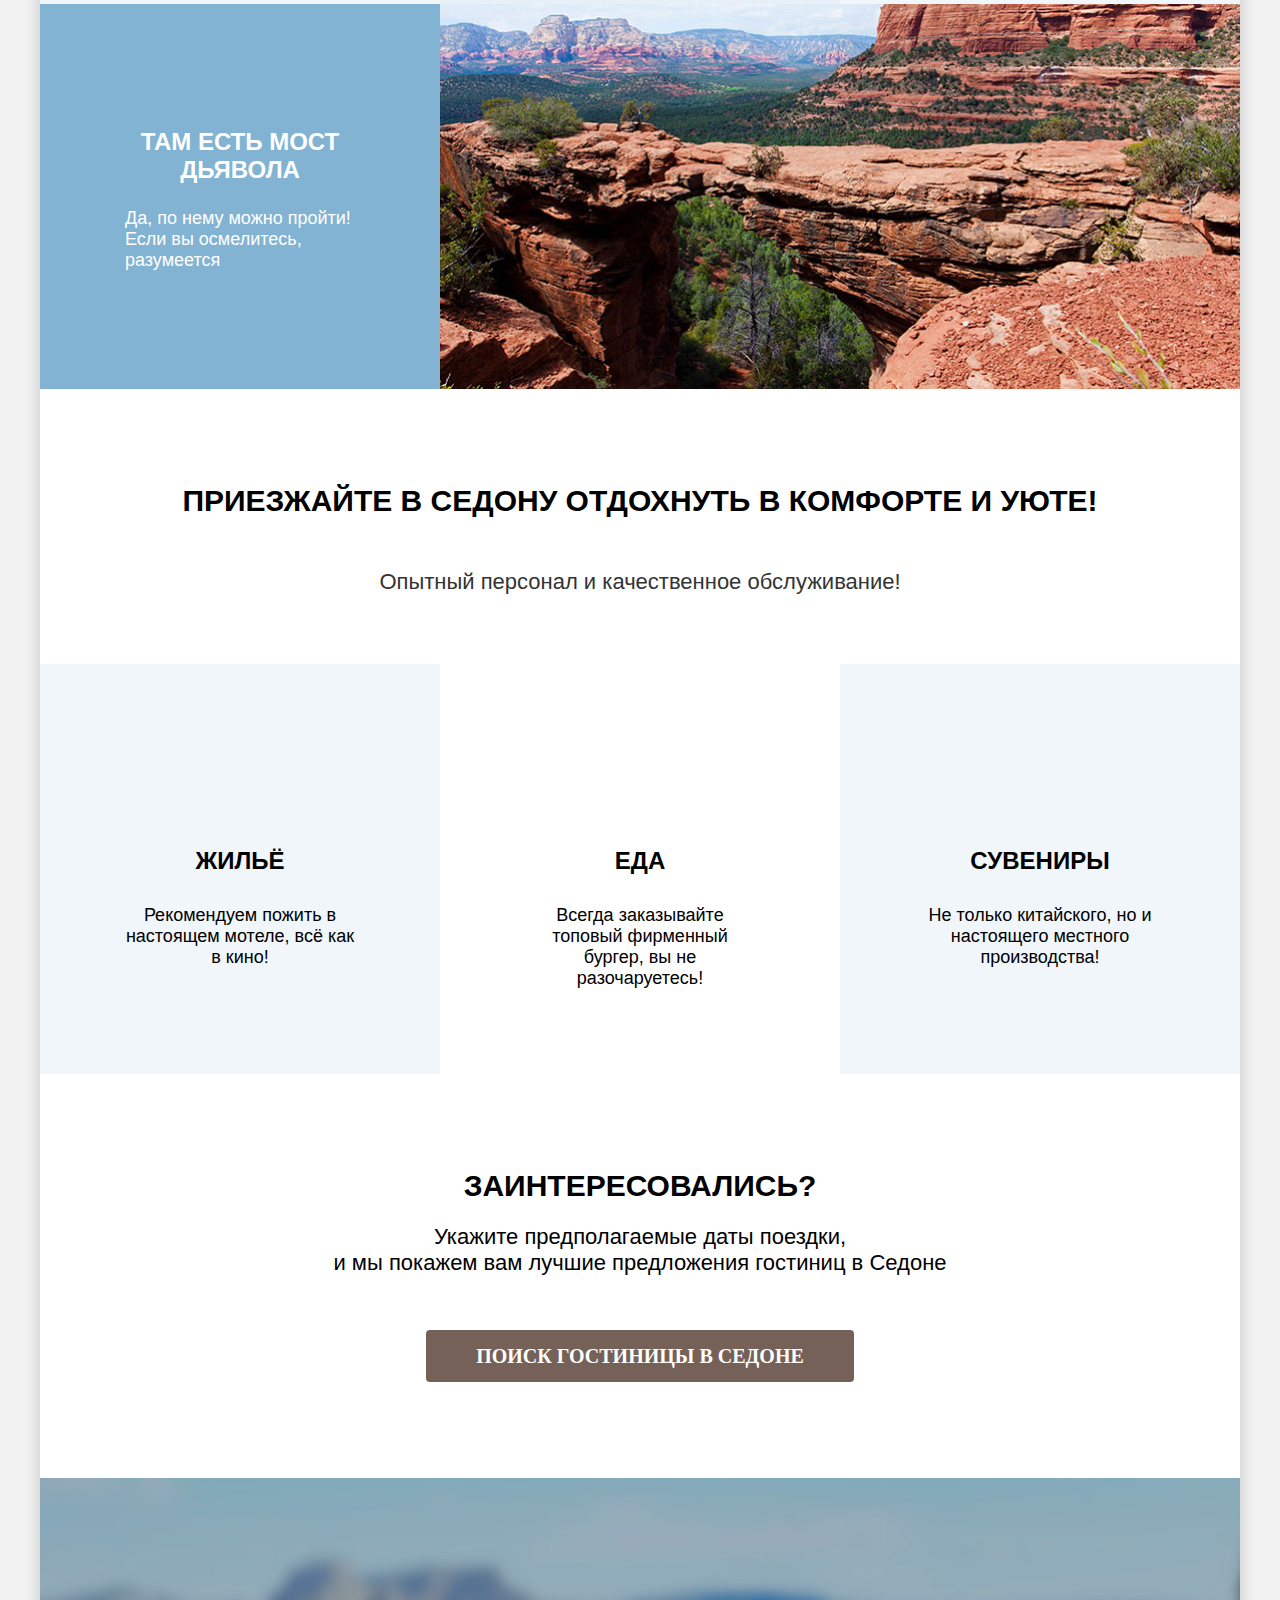
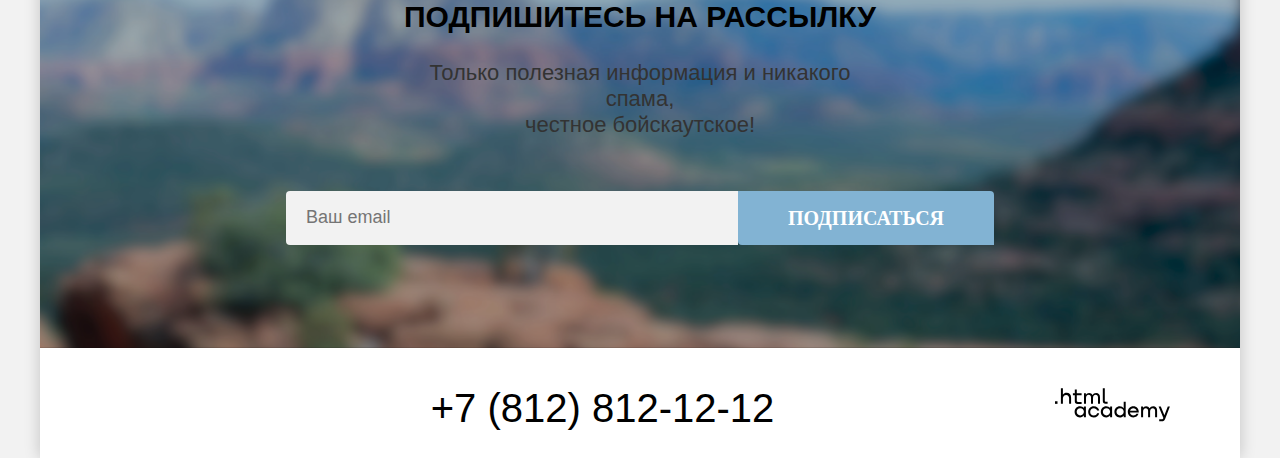
==== commit d0fa601e: "Добавление 5 и 6 раздела" ====
--- a/index.html
+++ b/index.html
@@ -12,10 +12,10 @@
         </a>
      <ul class="navigation-list">
         <li class="navigation-item">
-            <a class="navigation-link-current" aria-current="page" href="#">Главная</a>
+            <a class="navigation-link" href="#">Главная</a>
         </li>
         <li class="navigation-item">
-            <a class="navigation-link" href="#">O нас</a>
+            <a class="navigation-link" href="#">O Седоне</a>
         </li> <li class="navigation-item">
             <a class="navigation-link" href="catalog.html">Гостиницы</a>
         </li>
@@ -28,16 +28,14 @@
               <a class="navigation-user-link navigetion-link-favourite" href="#"><span class="visually-hidden">Избраное</span>
                 <span class="number-favorites">12</span> </a>
             </li>
-            <li>
-                <a class="header-button" href="#">Хочу сюда</a>
-              </li>
-     </ul>
+        </ul>
+                <a class="header-button" href="#">Хочу сюда!</a>
       </nav>
     </header>
     <main class="main-conteiner main-index">
       <section class="main-monitor">
       <h1 class="visually-hidden">Седона</h1>
-      <img class="logo" src="images/welcome-phrase.svg" width="458px" height="352px" alt="Welcome to the gorgeous Sedona because the grand canyon sucks">
+      <img class="hero-img" src="images/welcome-phrase.svg" width="458px" height="352px" alt="Welcome to the gorgeous Sedona because the grand canyon sucks">
       </section>
       <section class="reasons">
         <h2 class="visually-hidden">Причины</h2>
@@ -46,15 +44,17 @@
           <p class="content"> Рассмотрим причины, по которым Седона круче, чем Гранд-Каньон!</p>
           <ul class="reason-list">
             <li class="reason-item-accent">
+              <div class="reason-conteiner">
               <h3 class="reason-subtitle reason-accent">Настоящий городок</h3>
               <p class="reason-description description-accent">Седона — не аттракцион для туристов, там течёт своя жизнь</p>
+            </div>
               <img class="reason-img" src="images/main-photo-1.jpg" width="800px" height="385px"  alt="Домик на фоне гор">
             </li>
             <li class="reason-item">
               <h3 class="reason-subtitle">Небольшая площадь</h3>
               <p class="reason-description">Все достопримечательности находятся очень близко</p>
             </li>
-            <li class="reason-item">
+            <li class="reason-item item-accent">
               <h3 class="reason-subtitle">Красивая дорога</h3>
               <p class="reason-description">Ехать в Седону из Лас-Вегаса совсем не скучно!</p>
             </li>
@@ -62,11 +62,11 @@
               <h3 class="reason-subtitle">Мало туристов</h3>
               <p class="reason-description">Большинство едет в Гранд Каньон и толпится там</p>
             </li>
-
-
               <li class="reason-item-accent">
+                <div class="reason-conteiner">
                 <h3 class="reason-subtitle reason-accent">Там есть мост дьявола</h3>
                 <p class="reason-description description-accent"> Да, по нему можно пройти! Если вы осмелитесь, разумеется </p>
+                </div>
                 <img class="reason-img" src="images/main-photo-2.jpg" width="800px" height="385px" alt="Изображение моста дьявола">
             </li>
           </ul>
@@ -74,7 +74,7 @@
       </section>
       <section class="locality">
         <h2 class="visually-hidden">Местность</h2>
-        <p class="locality"> Приезжайте в Седону отдохнуть в комфорте и уюте!</p>
+        <p class="locality-tagline"> Приезжайте в Седону отдохнуть в комфорте и уюте!</p>
          <p class="content">Опытный персонал и качественное обслуживание!</p>
           <ul class="locality-list">
             <li class="locality-item">
@@ -83,7 +83,7 @@
                 всё как в кино!</p>
 
             </li>
-            <li class="locality-item">
+            <li class="locality-item-item">
               <h4 class="locality-title">Еда</h3>
               <p class="locality-description">Всегда заказывайте
                 топовый фирменный бургер, вы не разочаруетесь!</p>
@@ -99,15 +99,19 @@
       </section>
       <section class="search">
         <h2 class="search-title">Заинтересовались?</h2>
-        <p class="search-description">Укажите предполагаемые даты поездки,и мы покажем вам лучшие предложения гостиниц в Седоне</p>
+        <p class="search-description"> Укажите предполагаемые даты поездки,
+          <br>
+          и мы покажем вам лучшие предложения гостиниц в Седоне</p>
         <a class="search-button" href="#">Поиск гостиницы в Седоне</a>
       </section>
       <section class="subscribe">
-        <h2 class="subscribe-title">Подпишись на рассылку</h2>
-        <p class="subscribe-description">Только полезная информация и никакого спама, честное бойскаутское!</p>
+        <h2 class="subscribe-title">Подпишитесь на рассылку</h2>
+        <p class="subscribe-description">Только полезная информация и никакого спама,
+          <br>
+           честное бойскаутское!</p>
         <form class="subscribe-form" action="https://echo.htmlacademy.ru/" method="post">
         <p class="subscribe-form-name">
-        <label class="visualy-hidden" for="user-email">Email</label>
+        <label class="visually-hidden" for="user-email">Email</label>
         <input class="field" type="text" id="user-email" name="user-email" placeholder="Ваш email">
       </p>
       <button class="subscribe-button" type="submit">Подписаться</button>
@@ -137,5 +141,6 @@
       <img src="images/logo.svg" alt="Логотип HTML Academy">
     </a>
       </footer>
+      </div>
   </body>
 </html>
--- a/styles/styles.css
+++ b/styles/styles.css
@@ -8,51 +8,78 @@
     flex-direction: column;
     flex-grow:1;
     margin:0 auto;
-    width:1200px;
+    max-width: 1200px;
+
+
     background-color: #FFFFFF;
     box-shadow: 0 0 15px 0 rgba(0, 0, 0, 0.2);
 }
 body{
-    margin:0;
-    padding: 0;
-    display:flex;
-    flex-direction: column;
+    font-family:"PT Sans", sans-serif;
     min-height: 100%;
-    font-family:"PT Sans", sans-serif;
     font-size: 18px;
     line-height: 21px;
     color:black;
+
+    display:flex;
+    flex-direction: column;
+    box-sizing: border-box;
+
+    margin:0;
+    padding: 0;
     background-color: #F2F2F2;
 }
+.visually-hidden {
+	position: absolute;
+
+	width: 1px;
+	height: 1px;
+	margin: -1px;
+	padding: 0;
+	border: 0;
+
+	white-space: nowrap;
+	clip-path: inset(100%);
+	clip: rect(0 0 0 0);
+	overflow: hidden;
+}
+
+
 .main-conteiner{
     flex-grow: 1;
 }
-.main-index{
-    margin-top:-6px;
-}
- .page-header {
+.page-header {
     color:#000000;
     background-color: #FFFFFF;
-    width: 1200px;
-
+  padding: 0 70px;
+
+ }
+
+
+.navigation-logo {
+    display: block;
+   max-width: 138px;
+    margin-right: 30px;
+    margin-bottom: -6px;
+    position: relative;
  }
  .page-header-logo {
-    align-self: flex-start;
-    width: 140px;
-    margin-right: 44px;
+   max-width: 100%;
+}
+.header-navigation {
+    display: flex;
+    align-items: center;
 }
  .navigation-list {
         display: flex;
         flex-wrap: wrap;
-        gap: 32px;
         margin: 0;
         padding: 0;
         margin-right: auto;
         list-style: none;
-        width: 450px;
+
+
     }
-
-
 
  .navigation-link{
     font-family: "PT sans", sans-serif;
@@ -62,28 +89,16 @@
     color:inherit;
     text-align: center;
     text-decoration: none;
- }
- .navigation-link-current {
-        text-decoration: underline;
-        text-decoration-color: #756257;
-        text-decoration-thickness: 2px;
-        text-underline-offset: 16px;
-        text-underline-position: under;
-    font-family: "PT sans", sans-serif;
-    line-height: 24px;
-    font-size: 20px;
-    font-weight: 700;
-    color:inherit;
-    text-align: center;
-
- }
+    display: block;
+    padding: 20px 16px;
+ }
+
  .navigation-user {
     display: flex;
+  align-items: center;
     gap: 24px;
     margin: 0;
     padding: 0;
-    max-width: 270px;
-    margin-left: auto;
     list-style: none;
  }
  .navigation-user-link {
@@ -98,13 +113,12 @@
     font-size: 20px;
     color:#FFFFFF;
  }
- .logo {
-    width: 100%;
-    height: auto;
-    vertical-align: middle;
+ .hero-img {
+    display: block;
+    margin: 0 auto
  }
  .header-button{
-    font-family: "PT Sans , sans-serif";
+    font-family: "PT Sans", "sans-serif";
     text-transform: uppercase;
     color: #FFFFFF;
     background-color: #756157;
@@ -112,16 +126,25 @@
     text-align: center;
     text-decoration: none;
     background: #756157;
- }
+    font-size: 16px;
+    line-height: 125%;
+    border-radius: 4px;
+    white-space: nowrap;
+    padding: 8px 34px;
+
+
+}
+
 
 .main-monitor {
+    box-sizing: border-box;
+    min-height: 485px;
+    padding: 51px 70px 82px;
 background-image:url("../images/divider.svg"),  url("../images/index-background.jpg");
-background-size:100% auto, 1200px 485px;
+background-size:100% auto, cover;
 background-repeat:no-repeat;
 background-position: left bottom, left top;
 background-color:blueviolet;
-width: 1200px;
-height: 485px;
 }
 
 .reason-title {
@@ -131,43 +154,47 @@
     color: #000000;
     font-weight: 700;
     text-transform: uppercase;
-    width: 1200px;
+    padding: 0 70px;
+    margin-bottom: 25px;
+    max-width: 700px;
+    margin: 0 auto;
+    padding-top: 69px;
 }
 .content {
     font-size: 22px;
     font-weight: 400;
     line-height: 26px;
     text-align: center;
-    width: 1200px;
+    padding-bottom: 69px;
+}
+
+.reason-list {
+    margin:0;
+    padding: 0;
+    display: flex;
+    flex-wrap: wrap;
+    text-decoration: none;
+    list-style: none;
 }
 .reason-item-accent{
     display: flex;
-    margin: 0;
-    padding: 0;
-    text-align: center;
     background: #82b3d3;
-    width: 1200px;
-}
-.reason-list{
-    display: flex;
-    flex-direction: column;
-    margin: 0;
-    padding: 0;
-
-}
-
+}
 .reason-item {
-    width: 400px;
+    max-width: 400px;
+    flex-grow: 1;
+    padding: 112px 85px;
+    text-align: center;
     background-color: #83b3d31f;
+    box-sizing: border-box;
 }
 .reason-subtitle {
     font-size: 24px;
     font-weight: 700;
     line-height: 28px;
-
+    text-align: center;
     text-transform: uppercase;
     color: #000000;
-    width: 1200px;
 
 }
  .reason-accent  {
@@ -179,61 +206,99 @@
     font-weight: 400;
     line-height: 21px;
     color: #333333;
+}
+.description-accent {
+    color: #ffffff;
+}
+.reason-conteiner {
+   padding: 100px 85px;
+}
+.item-accent {
+    background-color: rgba(131, 179, 211, 0.2);
+}
+.locality{
+padding-top: 64px;
+    margin: 0;
+    font-size: 30px;
+    font-weight: 700;
+    line-height: 36px;
+    text-align: center;
+    text-transform: uppercase;
+}
+.content {
+    margin: 0;
+    padding-top: 20px;
+    text-transform:none;
+    font-size: 22px;
+    line-height: 26px;
+    text-align: center;
+    color: #333333;
+}
+.locality-list {
+    margin: 0;
+    padding: 0;
+    display: flex;
+  flex-direction: row;
+  list-style: none;
+  flex-wrap: wrap;
+}
+.locality-title {
+    margin: 0;
+    padding-bottom: 30px;
+    font-size: 24px;
+    font-weight: 700;
+    line-height: 28px;
+    text-align: center;
+    text-transform: uppercase;
+}
+.locality-description {
+    margin: 0;
+    font-size: 18px;
+    font-weight: 400;
+    line-height: 21px;
+    text-align: center;
+    text-transform: none;
+
+}
+.locality-item {
+    box-sizing: border-box;
+    flex-grow: 1;
+    max-width: 400px;
+    padding: 183px 81px 85px;
+    background-color: #83b3d31f;
+
+}
+.locality-item-item{
+    box-sizing: border-box;
+    flex-grow: 1;
+    max-width: 400px;
+    padding: 183px 81px 85px;
+}
+
+.search-title{
+    padding-top: 94px;
+    padding-bottom: 20px;
+    margin: 0;
+    font-size: 30px;
+    font-weight: 700;
+    line-height: 36px;
+    text-align: center;
+    text-transform: uppercase;
     width: 1200px;
 }
-.description-accent {
-    color: #ffffff;
-}
-
-
-.locality{
-    font-size: 30px;
-    font-weight: 700;
-    line-height: 36px;
-    text-align: center;
-    text-transform: uppercase;
-}
-.locality-list {
-    display: flex;
-  flex-direction: row;
-}
-.locality-title {
-    font-size: 24px;
-    font-weight: 700;
-    line-height: 28px;
-    text-align: center;
-    padding-top: 96px;
-    text-transform: uppercase;
-}
-.locality-description {
-    font-size: 18px;
-    font-weight: 400;
-    line-height: 21px;
-    text-align: center;
-}
-.locality-item {
+.search-description {
+    margin: 0;
+    padding-bottom: 54px;
+    font-size: 22px;
+    font-weight: 400;
+    line-height: 26px;
+    text-align: center;
     width: 1200px;
-    background-color: #83b3d31f;
-}
-.search-title{
-    font-size: 30px;
-    font-weight: 700;
-    line-height: 36px;
-    text-align: center;
-    text-transform: uppercase;
-    width: 1200px;
-}
-.search-description {
-    font-size: 22px;
-    font-weight: 400;
-    line-height: 26px;
-    text-align: center;
-    width: 1200px;
 
 }
 
 .search-button{
-    font-family: "PT Sans , sans-serif";
+    font-family: "PT Sans" , "sans-serif";
      font-size: 20px;
     font-weight: 700;
     line-height: 36px;
@@ -242,21 +307,27 @@
     color: #ffffff;
     background-color: #756157;
     text-decoration: none;
-    margin-left: 412px;
-    width: 1200px;
+   margin: 0 auto;
+   margin-bottom: 96px;
+   display: block;
+   width: fit-content;
+   padding: 8px 50px;
+   border-radius: 4px;
 }
 .subscribe {
     background-image: url("../images/subscribe-background.png");
     background-color: #000000;
     background-repeat: no-repeat;
     background-size: cover;
-    width: 1200px;
+  padding: 96px 20px 104px;
+  text-align: center;
 }
 .subscribe-title {
+    text-align: center;
     font-size: 30px;
     font-weight: 700;
     line-height: 36px;
-    color: #ffffff;
+    color: #000000;
     text-transform: uppercase;
 }
 
@@ -264,51 +335,215 @@
     font-size: 22px;
     font-weight: 400;
     line-height: 26px;
-    color: #ffffff;
+    max-width: 475px;
+    margin: 0 auto;
+    margin-bottom: 54px;
+    text-align: center;
+    color: #333333;
+}
+.subscribe-form {
+    display: flex;
+    justify-content: center;
+    align-items: center;
+    height: 52px;
+    max-width: 684px;
+    margin: 0 auto;
+}
+.field {
+    margin: 0;
+    font-size: 18px;
+    font-weight: 400;
+    line-height: 23px;
+    height: 54px;
+    border: none;
+    border-radius: 4px 0 0 4px;
+    min-width: 452px;
+    padding: 14px 20px;
+    background-color: #F2F2F2;
+    display: block;
+    box-sizing: border-box;
     text-align: left;
-}
-.field {
-    font-size: 18px;
-    font-weight: 400;
-    line-height: 23px;
-    text-align: left;
-    color:#ffffff
-}
+    color:#000000
+
+}
+
 .subscribe-button {
     font-family: "PT Sans , sans-serif";
     font-size: 20px;
     font-weight: 700;
     line-height: 36px;
+    height: 54px;
     text-align: center;
     color: #ffffff;
     text-transform: uppercase;
     background: #82b3d3;
+    border: none;
+    padding: 8px 50px;
+    border-radius: 0 4px 0 4px;
+
+}
+.subscribe-catalog {
+    padding: 96px 70px 104px;
 }
 .phone-mobile{
-    background-image: url("../images/+7 (812) 812-12-12.svg");
+   text-decoration: none;
     background-repeat: no-repeat;
     font-size: 40px;
     font-weight: 400;
-    line-height: 40px;
-    text-align: center;
+    line-height: 100%;
+    text-align: center;
+    text-transform: uppercase;
     color: #000000;
 }
+.footer-social {
+    display: flex;
+    align-items: center;
+    justify-content: space-between;
+    padding: 40px 70px 30px;
+}
+.footer-social-item {
+    list-style: none;
+}
+
+
+
+
 .all-filters {
+    padding: 35px 70px 70px;
     background-image:url("../images/filter.png");
+    background-size: cover;
 background-repeat:no-repeat;
+background-position: center;
 background-color:#000000;
-width: 1200px;
 color:#FFFFFF;
  }
+.main-inner-title {
+    margin: 0;
+    margin-bottom: 8px;
+    font-size: 60px;
+    line-height: 78px;
+    color: #FFFFFF;
+}
+.inner-menu-list {
+    display: flex;
+    flex-wrap: wrap;
+    gap: 28px;
+    margin: 0;
+    padding: 0;
+    margin-bottom: 40px;
+    font-size: 16px;
+   list-style: none;
+}
  .inner-menu-link{
     color: #FFFFFF;
     text-decoration: none;
  }
+ .hotel-filter {
+    display: flex;
+    flex-wrap: wrap;
+    gap: 70px;
+ }
+ .hotel-filter-list {
+    padding: 0;
+    margin:0;
+    list-style: none;
+ }
+ .hotel-filter-group {
+    display: flex;
+    flex-direction: column;
+    margin: 0;
+    padding: 0;
+    border: none;
+ }
+ .hotel-filter-group-title {
+    font-family: "PT sans" sans-serif;
+    font-size: 20px;
+    font-weight: 700;
+    line-height: 24px;
+    padding: 0;
+    margin-bottom: 32px;
+ }
+ .hotel-filter-item {
+    margin-bottom: 16px;
+    line-height: 23px;
+ }
+ .button-filter{
+    display: flex;
+    flex-direction: column;
+    margin: 0;
+    padding: 0;
+    border: 0;
+ }
+ .catalog-filter-submit {
+    padding: 8px 50px;
+    font-family: inherit;
+    font-size: 16px;
+    font-weight: 700;
+    line-height: 20px;
+    color: #FFFFFF;
+    text-transform: uppercase;
+    border: none;
+    border-radius: 4px;
+    margin-bottom: 32px;
+    margin-top: 56px;
+
+ }
+ .catalog-filter-reset{
+    padding: 8px 50px;
+    font-family: inherit;
+    font-size: 16px;
+    font-weight: 700;
+    line-height: 20px;
+    color: #FFFFFF;
+    text-transform: uppercase;
+    border: none;
+    border-radius: 4px;
+ }
+
+
+
  .select-control{
     font-weight: 400 ;
     color:#333333;
     background-color: #FFFFFF;
  }
+ .catalog-filter-grop {
+    display: flex;
+    flex-direction: column;
+    margin: 0;
+    padding: 0;
+    border: 0;
+ }
+ .catalog-filter-title {
+    padding: 0;
+    margin-bottom: 32px;
+    font-size: 20px;
+    font-weight: 700;
+    line-height: 24px;
+ }
+ .control-input-price {
+    font-family: inherit;
+    font-size: 18px;
+    font-weight: 700;
+    line-height: 24px;
+    color: #000000;
+    background-color: #F2F2F2;
+ }
+ .control-input-price-accent {
+    margin-bottom: 36px;
+ }
+ .catalog-products {
+    padding: 50px 70px 60px;
+ }
+ .catalog-products-title {
+    margin: 0;
+    margin-right: auto;
+    text-align: left;
+    font-size: 30px;
+    font-weight: 700;
+    line-height: 36px;
+    text-transform: uppercase;
+ }
  .catalog-filter-submit{
     font-size: 16px;
     font-weight: 700;
@@ -334,12 +569,80 @@
     text-align: left;
     text-transform: uppercase;
 }
+.product-list {
+    display: flex;
+    flex-wrap: wrap;
+    gap: 20px;
+    margin: 0;
+    padding: 0;
+    margin-bottom: 40px;
+    padding-bottom: 39px;
+    list-style: none;
+    border-bottom: 1px solid #E6E6E6;
+}
+.product-card {
+    box-sizing: border-box;
+    gap: 16px 20px;
+    width: 340px;
+    padding: 20px;
+    color: #333333;
+    outline: 1px solid #E6E6E6;
+    border-radius: 4px
+}
+.product-link {
+    text-decoration: none;
+}
+.product-title {
+    margin: 0;
+    padding-top: 16px;
+    padding-bottom: 16px;
+    font-size: 24px;
+    line-height: 28px;
+    color: #000000;
+    text-align: left;
+    text-decoration: none;
+}
+.product-type {
+    margin:0;
+}
+.product-information{
+    display: flex;
+    justify-content:space-between;
+    align-items: center;
+    height: 21px;
+    margin-bottom:16px ;
+}
+.button-list {
+    list-style: none;
+}
 .select-control {
+    width: 292px;
+    height: 49px;
+    padding: 10px 16px;
+    margin-right: 70px;
+    font-family: inherit;
     font-size: 18px;
     font-weight: 400;
     line-height: 21px;
-    text-align: left;
-}
+    color: #333333;
+    background-color: #FFFFFF;
+    border: 2px solid #E5E5E5;
+    border-radius: 4px;
+}
+.catalog-filters {
+    display: flex;
+    align-items: center;
+    margin-bottom: 40px;
+}
+.product-links {
+    display: flex;
+    gap: 20px;
+}
+.product-ratings {
+    display: flex;
+    align-items: center;
+}
+
 .product-type {
     font-size: 18px;
     font-weight: 400;
@@ -353,11 +656,15 @@
         text-align: left;
 }
 .product-rating  {
+    display: flex;
+    align-items: center;
+    justify-content: center;
+    margin: 0;
+    margin-top: 16px;
     font-size: 16px;
     font-weight: 400;
     line-height: 20px;
     text-align: center;
-    padding-top: 9px;
     text-transform: uppercase;
     color: #333333;
     width: 140px;
@@ -374,8 +681,9 @@
     text-transform: uppercase;
     color: #ffffff;
     text-decoration: none;
+    background: #756157;
     border-radius: 4px;
-    background: #756157;
+    padding: 8px 26px;
 }
 .add-to-favourites{
     font-size: 16px;
@@ -387,8 +695,13 @@
     text-decoration: none;
     border-radius: 4px;
     background: #82b3d3;
+    padding: 8px 20px;
 }
 .added-to-favourites{
+    display: flex;
+    align-items: center;
+    justify-content: center;
+    padding: 8px 18px;
     font-size: 16px;
     font-weight: 700;
     line-height: 20px;
@@ -413,6 +726,23 @@
     color: #ffffff;
     background: #82b3d3;
     text-decoration: none;
+}
+.pagination {
+    list-style: none;
+    display: flex;
+    gap:8px;
+    margin: 0;
+    padding: 0;
+}
+.pagination-item {
+    padding: 12px 24px;
+    background-color: #82B3D3;
+}
+.pagination-item-accent {
+    background-color: #F2F2F2;
+}
+.item-transparent {
+    background-color:transparent;
 }
 .footer {
     display: flex;
@@ -424,16 +754,14 @@
     font-family: "PT Sans";
     font-style: normal;
     font-weight: 700;
-    src: url(../fonts/pt-sans-bold.woff2) format("woff2");
+    src: url(../fonts/ptsans-700.woff2) format("woff2");
     font-display: swap;
 }
 @font-face {
     font-family: "PT Sans";
     font-style: normal;
     font-weight: 400;
-    src: url(../fonts/pt-sans-regular.woff2) format("woff2");
+    src: url(../fonts/ptsans-400.woff2) format("woff2");
     font-display: swap;
-    text-decoration: none;
-    color: #000000;
-
-}
+
+}
